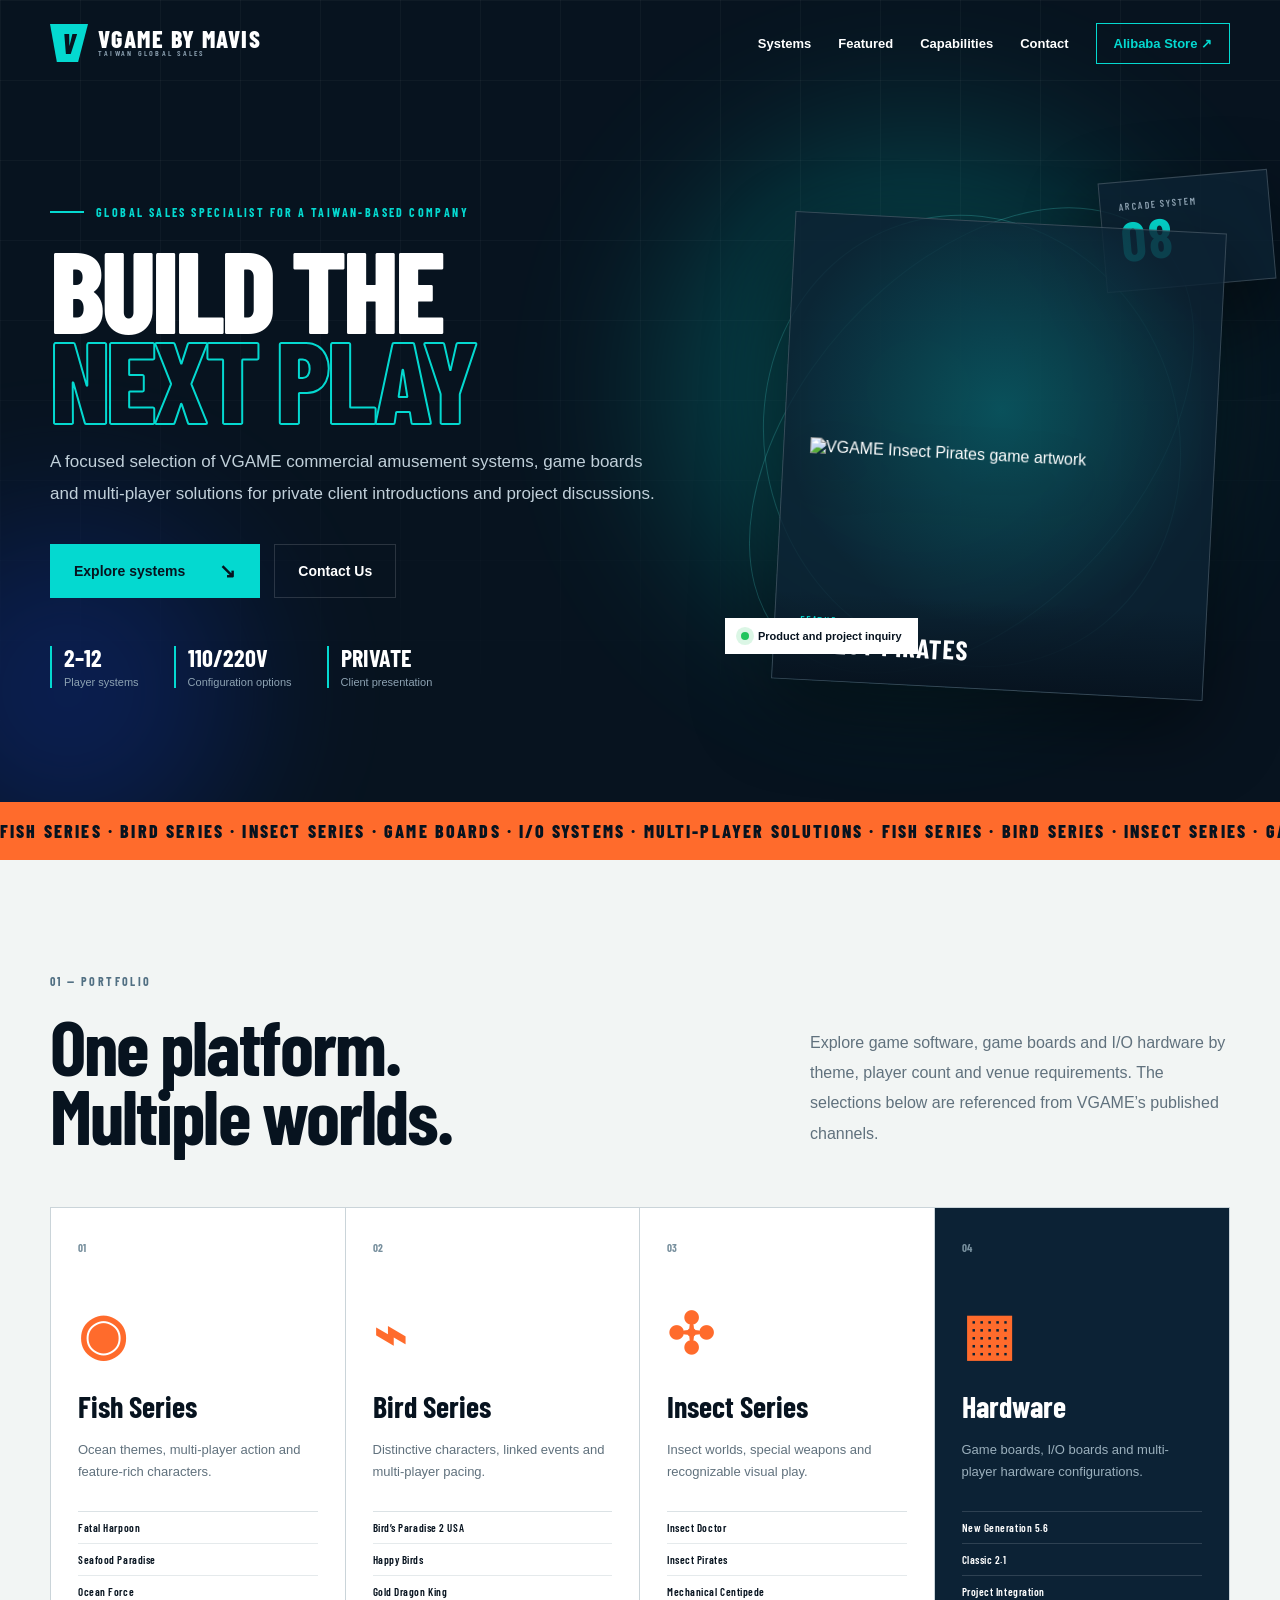
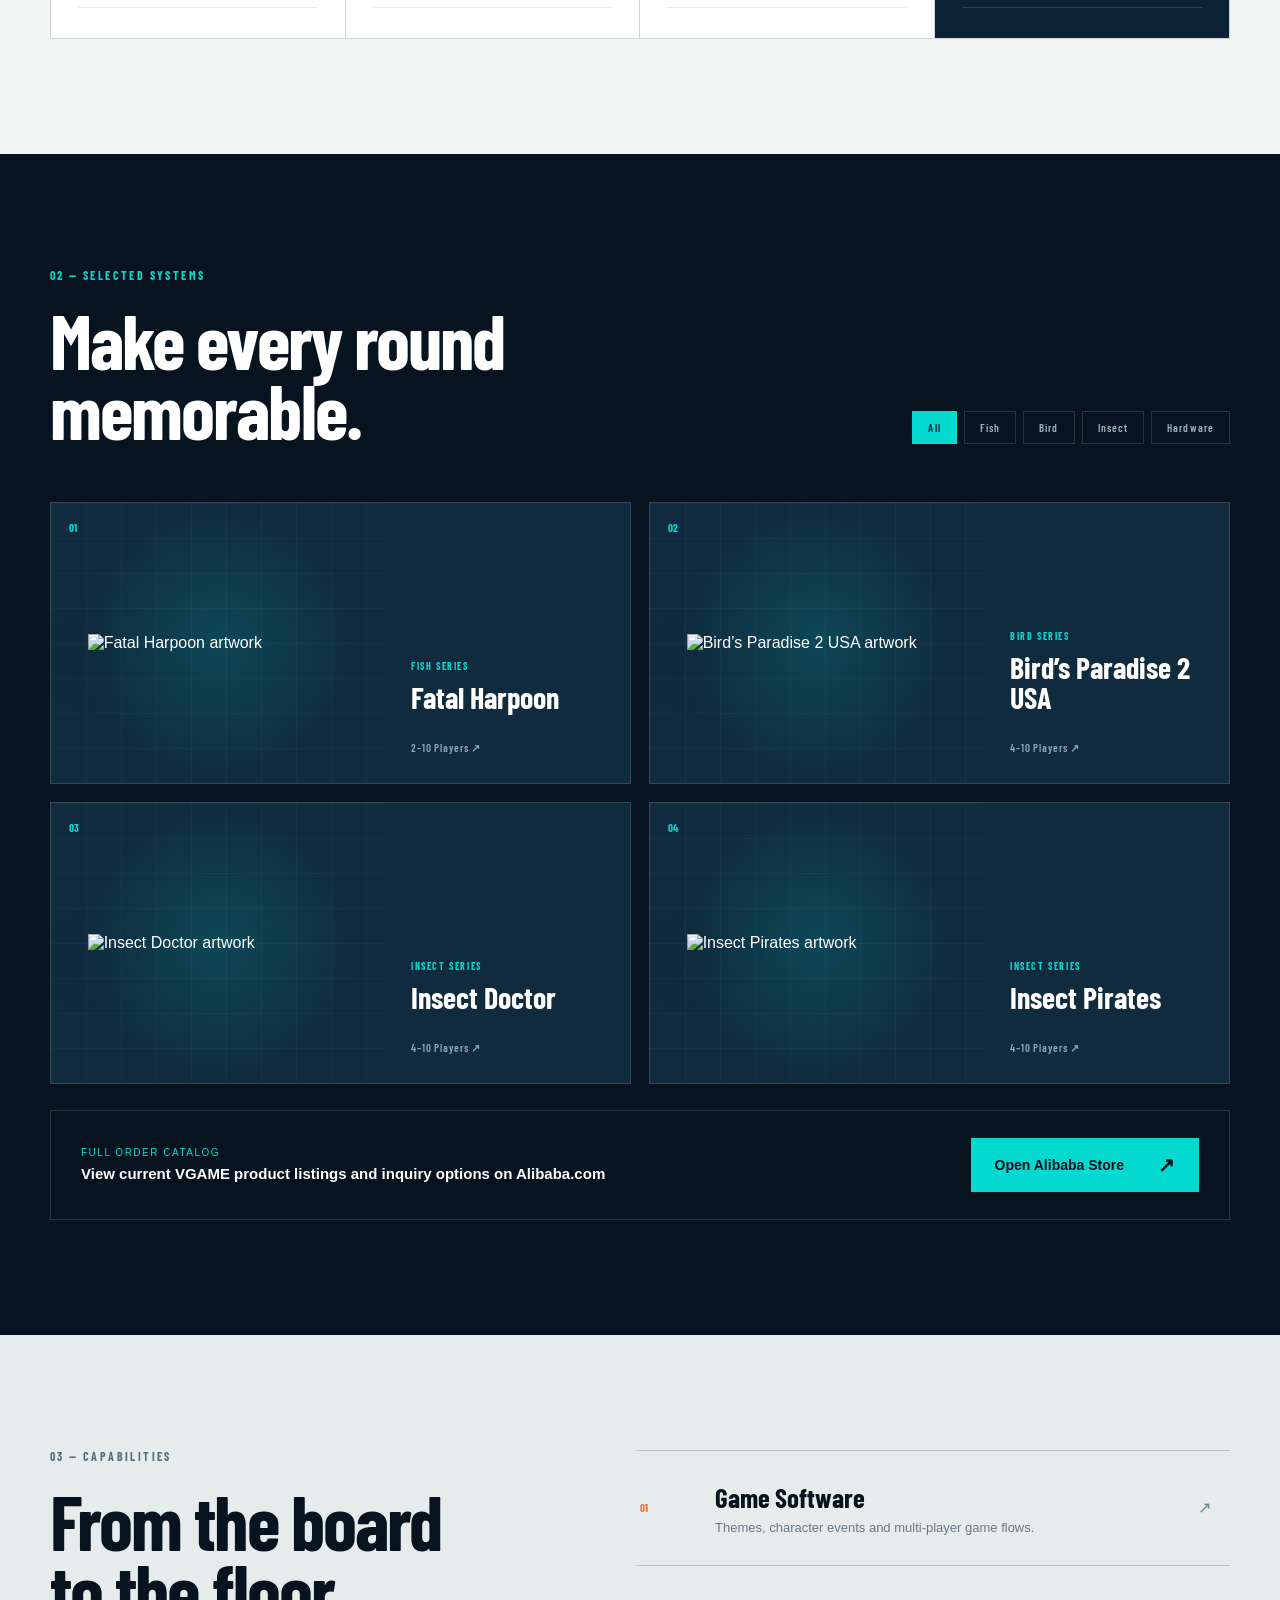
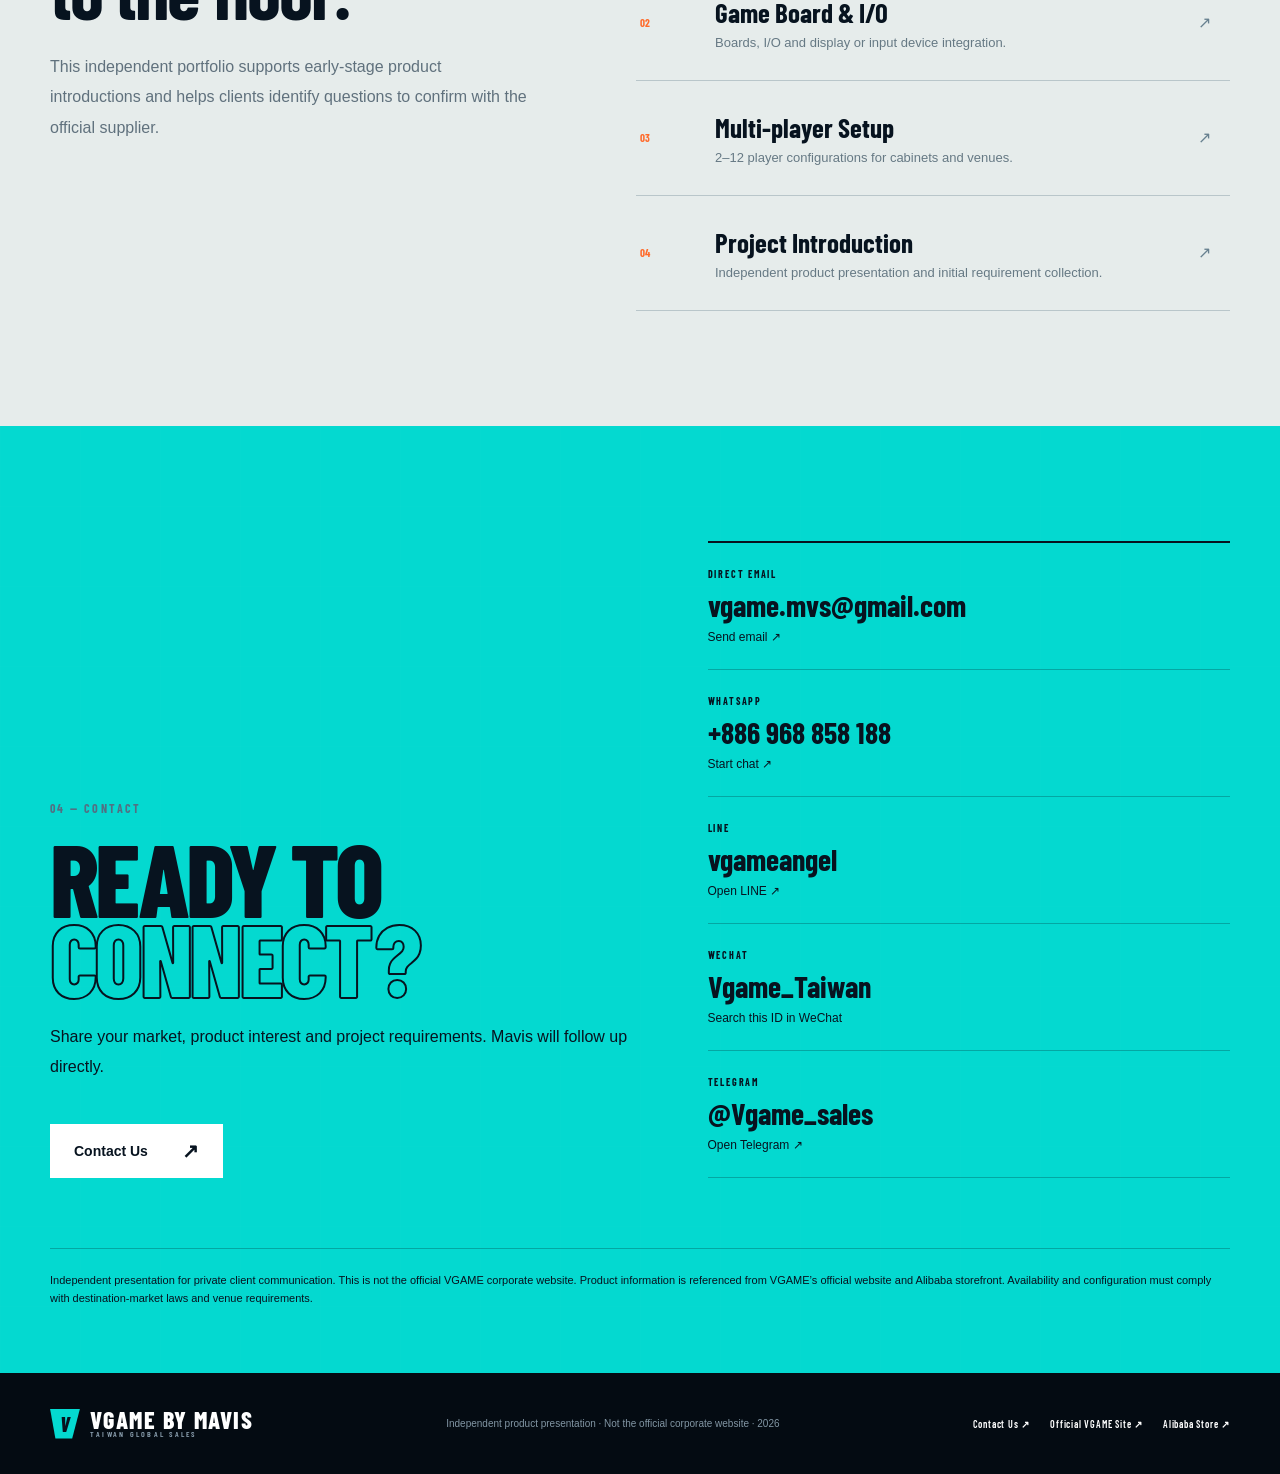
==== index.html @ 7e846342 "Publish VGAME Portfolio by Mavis website" ====
<!doctype html>
<html lang="en">
<head>
  <meta charset="utf-8">
  <meta name="viewport" content="width=device-width, initial-scale=1">
  <meta name="description" content="VGAME Portfolio by Mavis, a Taiwan-based global sales specialist for international product introductions and project inquiries.">
  <meta name="theme-color" content="#07131f">
  <meta property="og:type" content="website">
  <meta property="og:url" content="https://vgame-mavis.github.io/">
  <meta property="og:title" content="VGAME Portfolio by Mavis | Taiwan Global Sales">
  <meta property="og:description" content="Independent product presentation for international VGAME project inquiries and client communication.">
  <meta property="og:image" content="https://vgame-mavis.github.io/og.png">
  <meta name="twitter:card" content="summary_large_image">
  <meta name="twitter:title" content="VGAME Portfolio by Mavis | Taiwan Global Sales">
  <meta name="twitter:description" content="Independent product presentation for international VGAME project inquiries and client communication.">
  <meta name="twitter:image" content="https://vgame-mavis.github.io/og.png">
  <title>VGAME Portfolio by Mavis | Taiwan Global Sales</title>
  <link rel="preconnect" href="https://fonts.googleapis.com">
  <link rel="preconnect" href="https://fonts.gstatic.com" crossorigin>
  <link href="https://fonts.googleapis.com/css2?family=Barlow+Condensed:wght@500;600;700;800&family=Inter:wght@400;500;600;700&display=swap" rel="stylesheet">
  <link rel="stylesheet" href="styles.css">
</head>
<body>
  <a class="skip-link" href="#main">Skip to content</a>
  <header class="site-header" data-header>
    <div class="shell nav-wrap">
      <a class="brand" href="#top" aria-label="Mavis product portfolio home">
        <span class="brand-mark" aria-hidden="true">V</span>
        <span><strong data-site-name>VGAME BY MAVIS</strong><small>TAIWAN GLOBAL SALES</small></span>
      </a>
      <button class="menu-toggle" type="button" aria-label="Open menu" aria-expanded="false" data-menu-toggle><span></span><span></span></button>
      <nav class="nav" data-nav>
        <a href="#systems">Systems</a>
        <a href="#featured">Featured</a>
        <a href="#capabilities">Capabilities</a>
        <a href="contact.html">Contact</a>
        <a class="nav-cta" href="https://v-game.en.alibaba.com/" target="_blank" rel="noopener">Alibaba Store ↗</a>
      </nav>
    </div>
  </header>

  <main id="main">
    <section class="hero" id="top">
      <div class="hero-grid" aria-hidden="true"></div>
      <div class="glow glow-a" aria-hidden="true"></div><div class="glow glow-b" aria-hidden="true"></div>
      <div class="shell hero-layout">
        <div class="hero-copy reveal">
          <p class="eyebrow"><span></span><span id="site-role">GLOBAL SALES SPECIALIST FOR A TAIWAN-BASED COMPANY</span></p>
          <h1><span id="hero-title-line-1">BUILD THE</span><br><em id="hero-title-line-2">NEXT PLAY</em></h1>
          <p class="hero-lede" id="hero-intro">A focused selection of VGAME commercial amusement systems, game boards and multi-player solutions for private client introductions and project discussions.</p>
          <div class="hero-actions">
            <a class="btn btn-primary" href="#featured"><span>Explore systems</span><b>↘</b></a>
            <a class="btn btn-ghost" href="contact.html"><span>Contact Us</span></a>
          </div>
          <div class="hero-meta">
            <div><strong>2–12</strong><span>Player systems</span></div>
            <div><strong>110/220V</strong><span>Configuration options</span></div>
            <div><strong>PRIVATE</strong><span>Client presentation</span></div>
          </div>
        </div>
        <div class="hero-visual reveal delay-1">
          <div class="orbit orbit-1"></div><div class="orbit orbit-2"></div>
          <div class="hero-card card-back"><span>ARCADE SYSTEM</span><b>08</b></div>
          <div class="hero-card card-main">
            <img id="hero-image" src="https://www.vgamesystem.com/wp-content/uploads/Bird_Series/Fish-Game_Insect-Pirates_VGAME_500.png" alt="VGAME Insect Pirates game artwork">
            <div class="card-label"><span>FEATURED SYSTEM</span><strong id="hero-product">INSECT PIRATES</strong></div>
          </div>
          <div class="status-chip"><i></i><span>Product and project inquiry</span></div>
        </div>
      </div>
      <div class="hero-ticker" aria-label="Product categories"><div>FISH SERIES · BIRD SERIES · INSECT SERIES · GAME BOARDS · I/O SYSTEMS · MULTI-PLAYER SOLUTIONS · FISH SERIES · BIRD SERIES · INSECT SERIES · GAME BOARDS ·</div></div>
    </section>

    <section class="section systems" id="systems">
      <div class="shell">
        <div class="section-head reveal">
          <div><p class="section-no">01 — PORTFOLIO</p><h2>One platform.<br>Multiple worlds.</h2></div>
          <p>Explore game software, game boards and I/O hardware by theme, player count and venue requirements. The selections below are referenced from VGAME’s published channels.</p>
        </div>
        <div class="system-grid">
          <article class="system-card reveal"><span class="system-index">01</span><div class="system-icon">◉</div><h3>Fish Series</h3><p>Ocean themes, multi-player action and feature-rich characters.</p><ul><li>Fatal Harpoon</li><li>Seafood Paradise</li><li>Ocean Force</li></ul></article>
          <article class="system-card reveal delay-1"><span class="system-index">02</span><div class="system-icon">⌁</div><h3>Bird Series</h3><p>Distinctive characters, linked events and multi-player pacing.</p><ul><li>Bird’s Paradise 2 USA</li><li>Happy Birds</li><li>Gold Dragon King</li></ul></article>
          <article class="system-card reveal delay-2"><span class="system-index">03</span><div class="system-icon">✣</div><h3>Insect Series</h3><p>Insect worlds, special weapons and recognizable visual play.</p><ul><li>Insect Doctor</li><li>Insect Pirates</li><li>Mechanical Centipede</li></ul></article>
          <article class="system-card system-card-dark reveal delay-3"><span class="system-index">04</span><div class="system-icon">▦</div><h3>Hardware</h3><p>Game boards, I/O boards and multi-player hardware configurations.</p><ul><li>New Generation 5.6</li><li>Classic 2.1</li><li>Project Integration</li></ul></article>
        </div>
      </div>
    </section>

    <section class="section featured" id="featured">
      <div class="shell">
        <div class="section-head inverse reveal">
          <div><p class="section-no">02 — SELECTED SYSTEMS</p><h2>Make every round<br>memorable.</h2></div>
          <div class="filter-row" role="group" aria-label="Filter products"><button class="active" data-filter="all">All</button><button data-filter="fish">Fish</button><button data-filter="bird">Bird</button><button data-filter="insect">Insect</button><button data-filter="hardware">Hardware</button></div>
        </div>
        <div class="product-grid" id="product-grid" aria-live="polite"></div>
        <div class="catalog-cta reveal"><div><span>FULL ORDER CATALOG</span><strong>View current VGAME product listings and inquiry options on Alibaba.com</strong></div><a class="btn btn-primary" href="https://v-game.en.alibaba.com/" target="_blank" rel="noopener"><span>Open Alibaba Store</span><b>↗</b></a></div>
      </div>
    </section>

    <section class="section capabilities" id="capabilities">
      <div class="shell capabilities-layout">
        <div class="cap-title reveal"><p class="section-no">03 — CAPABILITIES</p><h2>From the board<br>to the floor.</h2><p>This independent portfolio supports early-stage product introductions and helps clients identify questions to confirm with the official supplier.</p></div>
        <div class="cap-list">
          <article class="reveal"><span>01</span><div><h3>Game Software</h3><p>Themes, character events and multi-player game flows.</p></div><i>↗</i></article>
          <article class="reveal"><span>02</span><div><h3>Game Board &amp; I/O</h3><p>Boards, I/O and display or input device integration.</p></div><i>↗</i></article>
          <article class="reveal"><span>03</span><div><h3>Multi-player Setup</h3><p>2–12 player configurations for cabinets and venues.</p></div><i>↗</i></article>
          <article class="reveal"><span>04</span><div><h3>Project Introduction</h3><p>Independent product presentation and initial requirement collection.</p></div><i>↗</i></article>
        </div>
      </div>
    </section>

    <section class="section contact" id="contact">
      <div class="contact-grid" aria-hidden="true"></div>
      <div class="shell contact-layout">
        <div class="contact-copy reveal"><p class="section-no">04 — CONTACT</p><h2>READY TO<br><em>CONNECT?</em></h2><p id="contact-intro">Share your market, product interest and project requirements. Mavis will follow up directly.</p><a class="btn btn-light" id="contact-action" href="contact.html"><span>Contact Us</span><b>↗</b></a></div>
        <div class="contact-cards reveal delay-1">
          <div><span>DIRECT EMAIL</span><strong id="contact-email">vgame.mvs@gmail.com</strong><a id="contact-email-link" href="mailto:vgame.mvs@gmail.com">Send email ↗</a></div>
          <div><span>WHATSAPP</span><strong id="contact-whatsapp">+886 968 858 188</strong><a id="contact-whatsapp-link" href="https://wa.me/886968858188" target="_blank" rel="noopener">Start chat ↗</a></div>
          <div><span>LINE</span><strong id="contact-line">vgameangel</strong><a id="contact-line-link" href="https://line.me/ti/p/~vgameangel" target="_blank" rel="noopener">Open LINE ↗</a></div>
          <div><span>WECHAT</span><strong id="contact-wechat">Vgame_Taiwan</strong><small>Search this ID in WeChat</small></div>
          <div><span>TELEGRAM</span><strong id="contact-telegram">@Vgame_sales</strong><a id="contact-telegram-link" href="https://t.me/Vgame_sales" target="_blank" rel="noopener">Open Telegram ↗</a></div>
        </div>
      </div>
      <div class="shell compliance-note" id="site-disclaimer">Independent presentation for private client communication. This is not the official VGAME corporate website. Product information is referenced from VGAME’s official website and Alibaba storefront. Availability and configuration must comply with destination-market laws and venue requirements.</div>
    </section>
  </main>

  <footer><div class="shell footer-wrap"><div class="brand brand-footer"><span class="brand-mark">V</span><span><strong data-site-name>VGAME BY MAVIS</strong><small>TAIWAN GLOBAL SALES</small></span></div><p>Independent product presentation · Not the official corporate website · 2026</p><div><a href="contact.html">Contact Us ↗</a><a href="https://www.vgame.com.tw/" target="_blank" rel="noopener">Official VGAME Site ↗</a><a href="https://v-game.en.alibaba.com/" target="_blank" rel="noopener">Alibaba Store ↗</a></div></div></footer>
  <script src="app.js"></script>
</body>
</html>
---- styles.css ----
:root{--ink:#07131f;--ink2:#0c2235;--cyan:#04d9d0;--cyan2:#59fff4;--orange:#ff6b2c;--paper:#f2f5f4;--muted:#8ea3b3;--line:rgba(255,255,255,.14);--display:'Barlow Condensed',sans-serif;--body:'Noto Sans TC',sans-serif}*{box-sizing:border-box}html{scroll-behavior:smooth}body{margin:0;background:var(--paper);color:var(--ink);font-family:var(--body);overflow-x:hidden}a{color:inherit;text-decoration:none}img{display:block;max-width:100%}button{font:inherit}.shell{width:min(1180px,calc(100% - 48px));margin:auto}.skip-link{position:fixed;left:12px;top:-50px;z-index:99;background:#fff;padding:10px}.skip-link:focus{top:12px}.site-header{position:fixed;z-index:20;top:0;left:0;right:0;color:#fff;border-bottom:1px solid transparent;transition:.25s}.site-header.scrolled{background:rgba(7,19,31,.92);backdrop-filter:blur(18px);border-color:var(--line)}.nav-wrap{height:86px;display:flex;align-items:center;justify-content:space-between}.brand{display:flex;align-items:center;gap:10px}.brand-mark{display:grid;place-items:center;width:38px;height:38px;background:var(--cyan);clip-path:polygon(0 0,100% 0,74% 100%,18% 100%);color:var(--ink);font:800 28px/1 var(--display);font-style:italic}.brand strong,.brand small{display:block}.brand strong{font:800 24px/20px var(--display);letter-spacing:.06em}.brand small{font:600 8px/1 var(--display);letter-spacing:.28em;color:var(--muted)}.nav{display:flex;align-items:center;gap:27px;font:600 13px/1 var(--body)}.nav a{transition:.2s}.nav>a:not(.nav-cta):hover{color:var(--cyan)}.nav-cta{padding:13px 17px;border:1px solid var(--cyan);color:var(--cyan)}.nav-cta:hover{background:var(--cyan);color:var(--ink)}.lang-toggle{border:0;background:none;color:#fff;cursor:pointer;border-left:1px solid var(--line);padding-left:24px}.menu-toggle{display:none;background:none;border:0;color:#fff;width:44px;height:44px}.menu-toggle span{display:block;width:24px;height:2px;background:currentColor;margin:6px auto}.hero{position:relative;min-height:860px;padding-top:86px;background:var(--ink);color:#fff;overflow:hidden}.hero-grid,.contact-grid{position:absolute;inset:0;background-image:linear-gradient(rgba(255,255,255,.035) 1px,transparent 1px),linear-gradient(90deg,rgba(255,255,255,.035) 1px,transparent 1px);background-size:80px 80px;mask-image:linear-gradient(to bottom,#000 20%,transparent 90%)}.glow{position:absolute;border-radius:50%;filter:blur(80px);opacity:.22}.glow-a{width:520px;height:520px;background:var(--cyan);right:8%;top:15%}.glow-b{width:340px;height:340px;background:#1848ff;left:-8%;bottom:0}.hero-layout{position:relative;display:grid;grid-template-columns:1.08fr .92fr;gap:56px;align-items:center;min-height:710px}.eyebrow,.section-no{font:700 12px/1 var(--display);letter-spacing:.2em}.eyebrow{display:flex;align-items:center;gap:12px;color:var(--cyan)}.eyebrow>span:first-child{width:34px;height:2px;background:var(--cyan)}.hero h1,.contact h2{margin:26px 0 22px;font:800 clamp(72px,9vw,128px)/.78 var(--display);letter-spacing:-.035em}.hero h1 em,.contact h2 em{color:transparent;-webkit-text-stroke:2px var(--cyan);font-style:normal}.hero-lede{max-width:620px;color:#c1d0da;font-size:17px;line-height:1.9}.hero-actions{display:flex;gap:14px;margin:34px 0 48px}.btn{display:inline-flex;min-height:54px;align-items:center;justify-content:center;gap:34px;padding:0 23px;font-weight:700;font-size:14px;border:1px solid var(--line);transition:.22s}.btn b{font-size:20px}.btn-primary{background:var(--cyan);color:var(--ink);border-color:var(--cyan)}.btn-primary:hover{background:var(--cyan2);transform:translateY(-2px)}.btn-ghost:hover{border-color:var(--cyan);color:var(--cyan)}.hero-meta{display:flex;gap:35px}.hero-meta>div{border-left:2px solid var(--cyan);padding-left:12px}.hero-meta strong,.hero-meta span{display:block}.hero-meta strong{font:700 24px/1 var(--display)}.hero-meta span{margin-top:6px;color:var(--muted);font-size:11px}.hero-visual{position:relative;height:570px}.orbit{position:absolute;inset:10%;border:1px solid rgba(89,255,244,.23);border-radius:50%;transform:rotate(-18deg)}.orbit-2{inset:2% 17%;transform:rotate(42deg)}.hero-card{position:absolute;border:1px solid rgba(255,255,255,.18);background:rgba(13,34,51,.83);box-shadow:0 30px 80px rgba(0,0,0,.45)}.card-main{inset:66px 15px 36px 70px;transform:rotate(3deg);display:flex;align-items:center;justify-content:center;overflow:hidden}.card-main:before{content:'';position:absolute;inset:0;background:radial-gradient(circle at 50% 40%,rgba(4,217,208,.24),transparent 62%)}.card-main img{position:relative;width:88%;max-height:340px;object-fit:contain;filter:drop-shadow(0 22px 28px rgba(0,0,0,.5))}.card-label{position:absolute;left:0;right:0;bottom:0;padding:22px 25px;background:linear-gradient(transparent,rgba(7,19,31,.96))}.card-label span,.card-label strong{display:block}.card-label span{color:var(--cyan);font:600 10px var(--display);letter-spacing:.18em}.card-label strong{font:700 27px var(--display);letter-spacing:.04em}.card-back{right:-42px;top:20px;width:170px;height:110px;padding:18px;color:var(--muted);font:600 10px var(--display);letter-spacing:.15em;transform:rotate(-5deg)}.card-back b{display:block;color:var(--cyan);font:700 55px/1 var(--display)}.status-chip{position:absolute;left:12px;bottom:72px;display:flex;align-items:center;gap:9px;padding:12px 16px;background:#fff;color:var(--ink);font-size:11px;font-weight:700}.status-chip i{width:8px;height:8px;border-radius:50%;background:#21c55d;box-shadow:0 0 0 5px rgba(33,197,93,.16)}.hero-ticker{position:absolute;bottom:0;width:100%;height:58px;background:var(--orange);color:var(--ink);overflow:hidden;display:flex;align-items:center;font:800 18px var(--display);letter-spacing:.12em;white-space:nowrap}.hero-ticker div{animation:ticker 35s linear infinite}@keyframes ticker{to{transform:translateX(-50%)}}.section{padding:115px 0}.section-head{display:grid;grid-template-columns:1fr 420px;align-items:end;gap:50px;margin-bottom:58px}.section-no{color:#527083;margin:0 0 24px}.section-head h2,.cap-title h2{font:700 clamp(50px,6vw,78px)/.9 var(--display);margin:0;letter-spacing:-.025em}.section-head>p,.cap-title>p:last-child{color:#60717d;line-height:1.9;margin:0}.system-grid{display:grid;grid-template-columns:repeat(4,1fr);border:1px solid #cad4d9}.system-card{position:relative;min-height:390px;padding:30px 27px;border-right:1px solid #cad4d9;background:#fff;transition:.25s}.system-card:last-child{border:0}.system-card:hover{transform:translateY(-8px);box-shadow:0 26px 55px rgba(7,19,31,.12);z-index:2}.system-index{font:700 11px var(--display);color:#78909e}.system-icon{margin:48px 0 28px;color:var(--orange);font:700 56px/1 var(--display)}.system-card h3{margin:0 0 15px;font:700 30px var(--display)}.system-card p{color:#60717d;font-size:13px;line-height:1.7}.system-card ul{list-style:none;margin:28px 0 0;padding:0;border-top:1px solid #dbe2e5}.system-card li{padding:9px 0;border-bottom:1px solid #e5eaec;font:600 11px var(--display);letter-spacing:.05em}.system-card-dark{background:var(--ink2);color:#fff}.system-card-dark p{color:#9bb0bd}.system-card-dark ul{border-color:var(--line)}.system-card-dark li{border-color:var(--line)}.featured{background:var(--ink);color:#fff}.section-head.inverse .section-no{color:var(--cyan)}.section-head.inverse>p{color:#9bb0bd}.filter-row{display:flex;flex-wrap:wrap;gap:7px;justify-content:flex-end}.filter-row button{border:1px solid var(--line);background:transparent;color:#9bb0bd;padding:9px 15px;cursor:pointer;font:600 11px var(--display);letter-spacing:.1em}.filter-row button.active,.filter-row button:hover{background:var(--cyan);border-color:var(--cyan);color:var(--ink)}.product-grid{display:grid;grid-template-columns:repeat(2,1fr);gap:18px}.product-card{background:#102a3e;border:1px solid var(--line);transition:.25s}.product-card[hidden]{display:none}.product-card:hover{transform:translateY(-5px);border-color:rgba(4,217,208,.65)}.product-card a{display:grid;grid-template-columns:1.15fr .85fr;min-height:280px}.product-media{position:relative;display:grid;place-items:center;overflow:hidden;background:radial-gradient(circle at center,rgba(4,217,208,.18),transparent 65%)}.product-media:before{content:'';position:absolute;inset:0;background-image:linear-gradient(rgba(255,255,255,.03) 1px,transparent 1px),linear-gradient(90deg,rgba(255,255,255,.03) 1px,transparent 1px);background-size:35px 35px}.product-media img{position:relative;width:78%;max-height:195px;object-fit:contain;filter:drop-shadow(0 20px 25px rgba(0,0,0,.45));transition:.3s}.product-card:hover img{transform:scale(1.06)}.product-media span{position:absolute;top:18px;left:18px;color:var(--cyan);font:700 11px var(--display)}.product-info{align-self:end;padding:27px}.product-info p{color:var(--cyan);font:700 10px var(--display);letter-spacing:.16em}.product-info h3{font:700 30px/1 var(--display);margin:10px 0 26px}.product-info b{color:#91a5b2;font:600 11px var(--display);letter-spacing:.08em}.catalog-cta{display:flex;align-items:center;justify-content:space-between;margin-top:26px;padding:27px 30px;border:1px solid var(--line)}.catalog-cta span,.catalog-cta strong{display:block}.catalog-cta>div>span{color:var(--cyan);font-size:10px;letter-spacing:.15em}.catalog-cta strong{margin-top:7px;font-size:15px}.capabilities{background:#e6eceb}.capabilities-layout{display:grid;grid-template-columns:.9fr 1.1fr;gap:100px}.cap-title{position:sticky;top:130px;align-self:start}.cap-title h2{margin-bottom:28px}.cap-list{border-top:1px solid #b9c6ca}.cap-list article{display:grid;grid-template-columns:60px 1fr 28px;gap:15px;align-items:center;padding:30px 4px;border-bottom:1px solid #b9c6ca;transition:.2s}.cap-list article:hover{padding-left:15px;background:rgba(255,255,255,.4)}.cap-list span{color:var(--orange);font:700 11px var(--display)}.cap-list h3{font:700 27px var(--display);margin:0}.cap-list p{margin:7px 0 0;color:#667984;font-size:13px}.cap-list i{font-style:normal;color:#67808f}.contact{position:relative;background:var(--cyan);overflow:hidden;padding-bottom:65px}.contact-grid{opacity:.25;mask-image:none}.contact-layout{position:relative;display:grid;grid-template-columns:1.05fr .95fr;gap:80px;align-items:end}.contact h2{font-size:clamp(68px,8vw,110px);margin:24px 0}.contact h2 em{-webkit-text-stroke-color:var(--ink)}.contact-copy>p:last-of-type{max-width:580px;line-height:1.9}.btn-light{background:#fff;border-color:#fff;margin-top:25px}.contact-cards{border-top:2px solid var(--ink)}.contact-cards>div{padding:25px 0;border-bottom:1px solid rgba(7,19,31,.25)}.contact-cards span,.contact-cards strong,.contact-cards a,.contact-cards small{display:block}.contact-cards span{font:700 10px var(--display);letter-spacing:.18em}.contact-cards strong{font:700 30px var(--display);margin:7px 0}.contact-cards a,.contact-cards small{font-size:12px}.compliance-note{position:relative;margin-top:70px;padding-top:22px;border-top:1px solid rgba(7,19,31,.25);font-size:11px;line-height:1.7}footer{background:#040b12;color:#fff;padding:35px 0}.footer-wrap{display:flex;align-items:center;justify-content:space-between}.brand-footer .brand-mark{width:30px;height:30px;font-size:20px}.brand-footer .brand strong{font-size:20px}.footer-wrap p{font-size:10px;color:#8296a4}.footer-wrap>div:last-child{display:flex;gap:20px;font:600 10px var(--display);letter-spacing:.08em}.reveal{opacity:0;transform:translateY(24px);transition:opacity .7s ease,transform .7s ease}.reveal.visible{opacity:1;transform:none}.delay-1{transition-delay:.08s}.delay-2{transition-delay:.16s}.delay-3{transition-delay:.24s}@media(max-width:980px){.nav{position:fixed;inset:86px 0 auto;background:var(--ink);padding:28px 24px;display:none;flex-direction:column;align-items:stretch}.nav.open{display:flex}.menu-toggle{display:block}.hero-layout{grid-template-columns:1fr;min-height:auto;padding:80px 0 100px}.hero-visual{height:500px}.section-head{grid-template-columns:1fr}.system-grid{grid-template-columns:repeat(2,1fr)}.system-card:nth-child(2){border-right:0}.system-card{border-bottom:1px solid #cad4d9}.product-card a{grid-template-columns:1fr}.product-media{min-height:240px}.capabilities-layout,.contact-layout{grid-template-columns:1fr;gap:60px}.cap-title{position:static}.contact-cards{max-width:620px}.footer-wrap{gap:24px;flex-wrap:wrap}}@media(max-width:640px){.shell{width:min(100% - 28px,1180px)}.nav-wrap{height:72px}.nav{top:72px}.hero{padding-top:72px;min-height:780px}.hero-layout{padding-top:60px;gap:20px}.hero h1{font-size:68px}.hero-lede{font-size:14px}.hero-actions{flex-direction:column;align-items:stretch}.hero-meta{gap:14px;flex-wrap:wrap}.hero-meta>div{flex:1;min-width:95px}.hero-visual{height:390px}.card-main{inset:40px 5px 28px 35px}.card-back{right:-15px}.status-chip{bottom:48px}.section{padding:80px 0}.section-head{margin-bottom:38px}.section-head h2,.cap-title h2{font-size:52px}.system-grid,.product-grid{grid-template-columns:1fr}.system-card{min-height:330px;border-right:0}.product-card a{min-height:0}.catalog-cta{align-items:flex-start;flex-direction:column;gap:20px}.filter-row{justify-content:flex-start}.contact h2{font-size:66px}.contact-cards strong{font-size:25px}.footer-wrap{flex-direction:column;align-items:flex-start}.footer-wrap>div:last-child{flex-wrap:wrap}.hero-ticker{height:48px}.product-info h3{font-size:27px}}
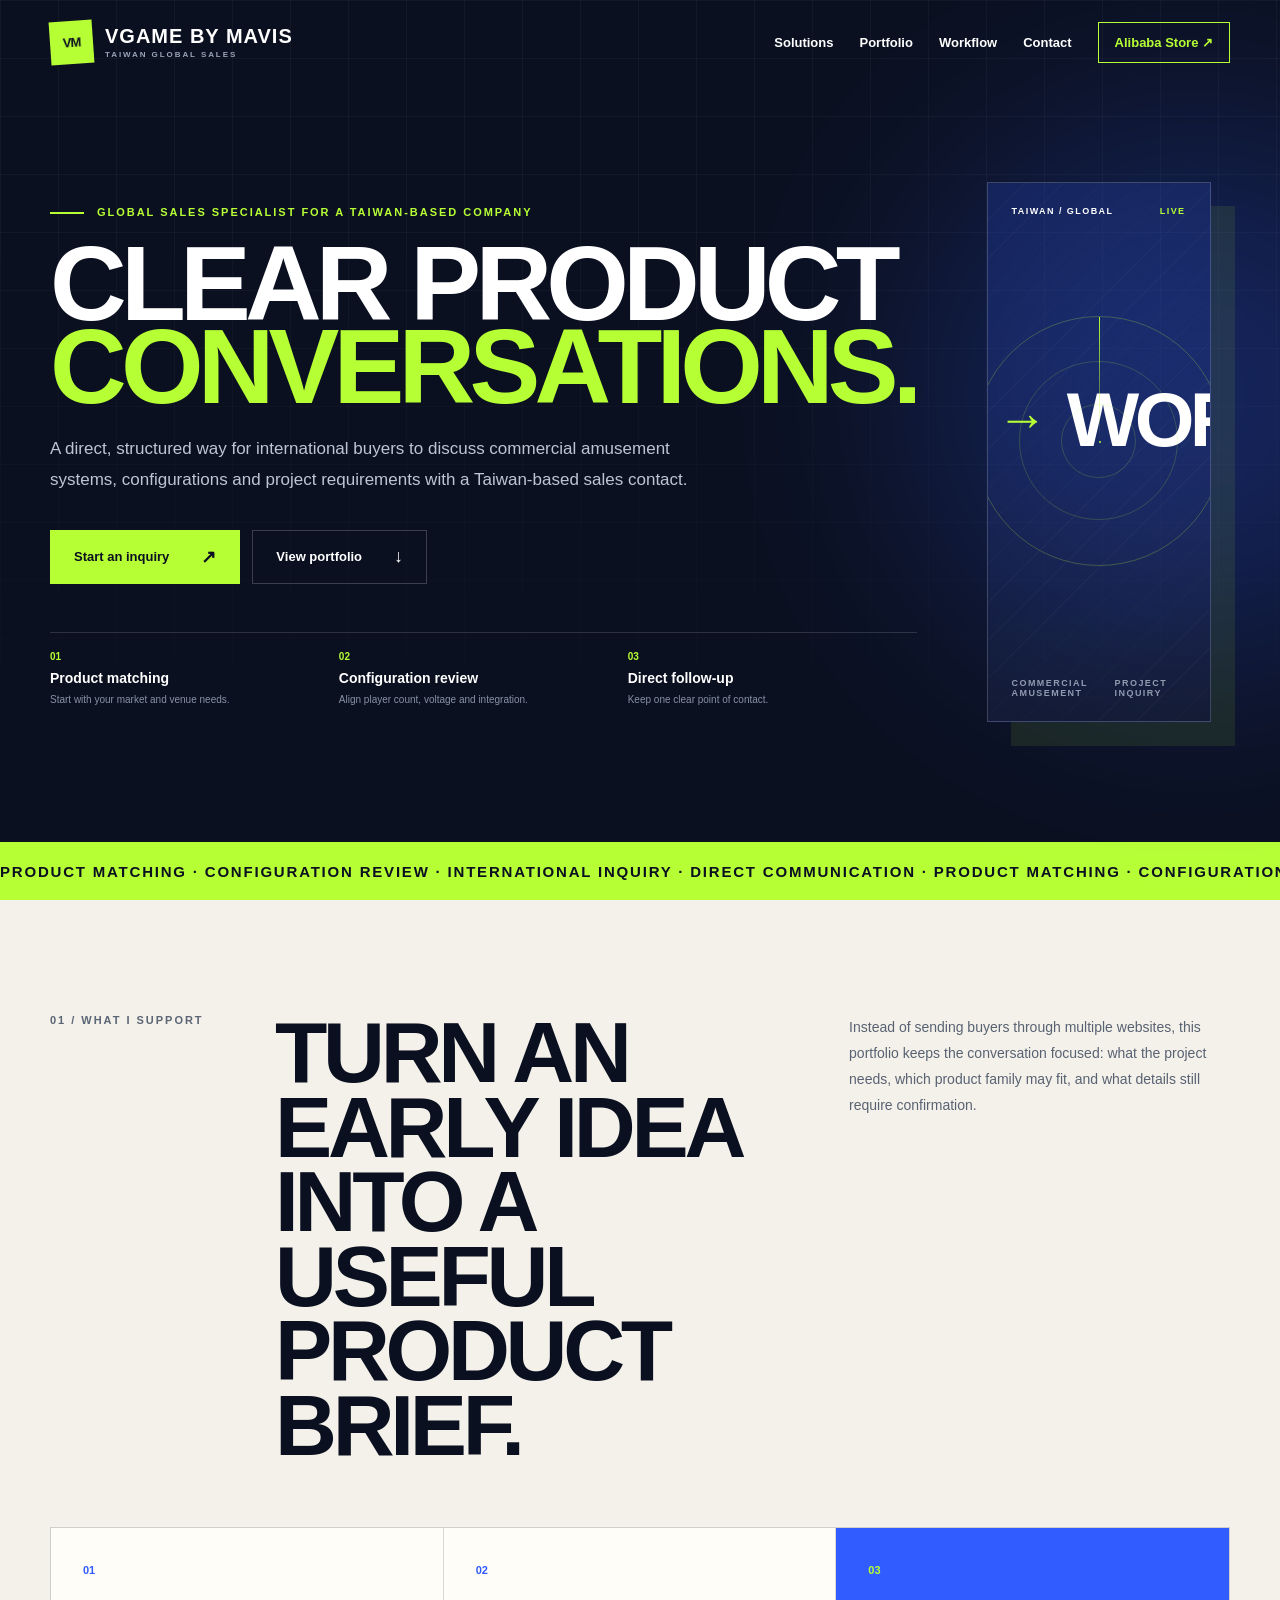
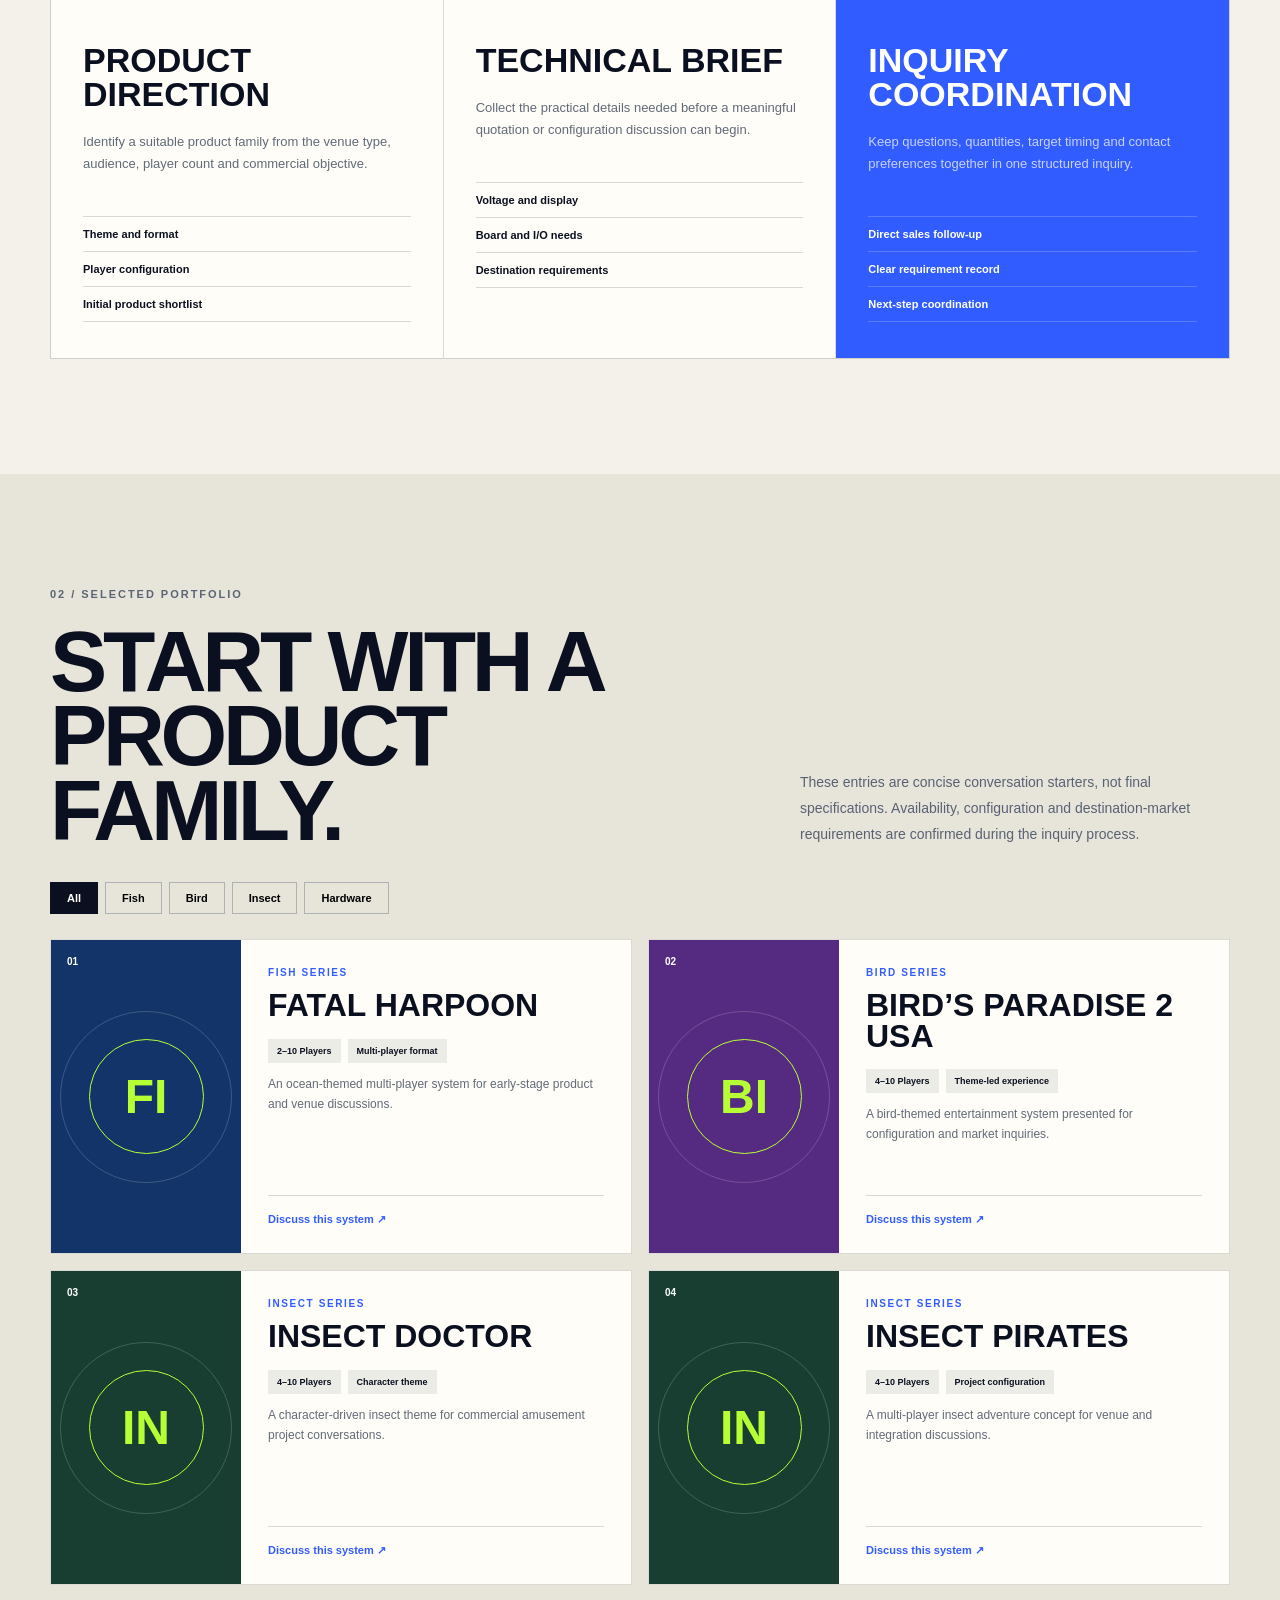
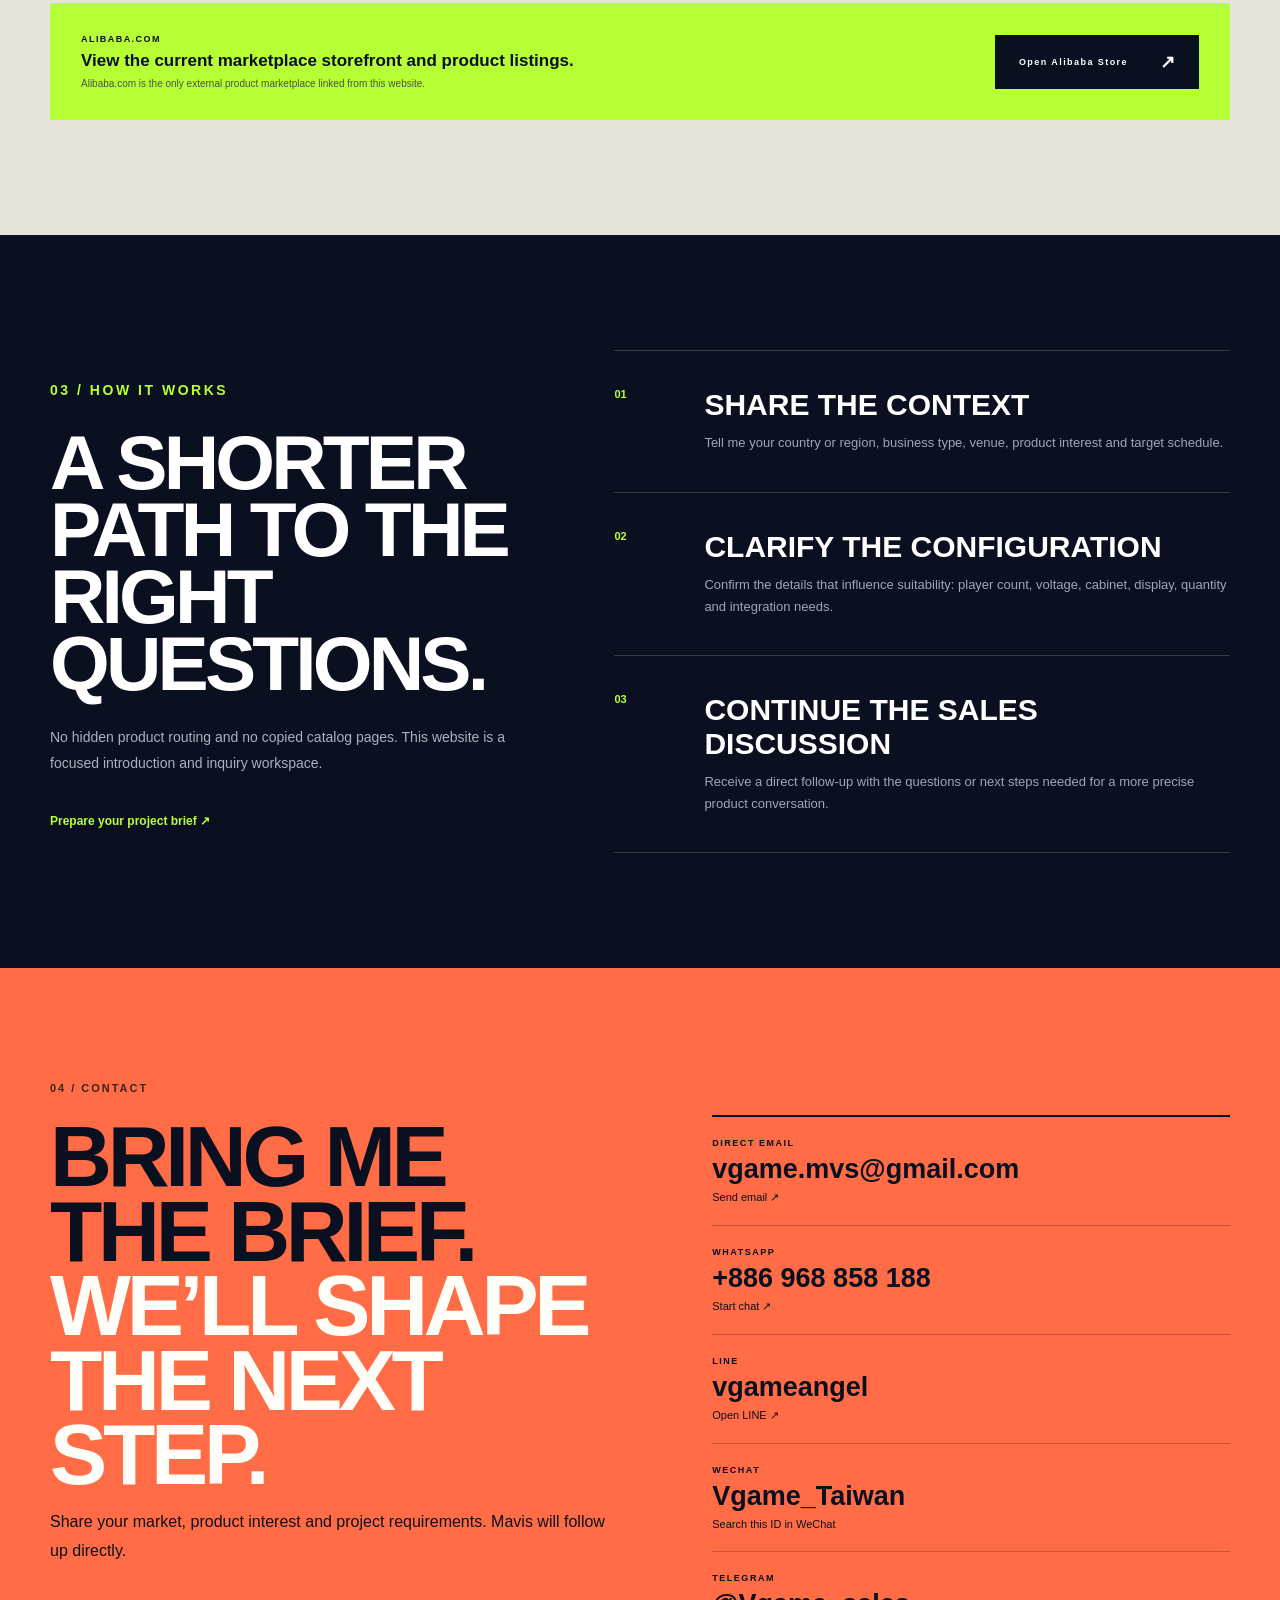
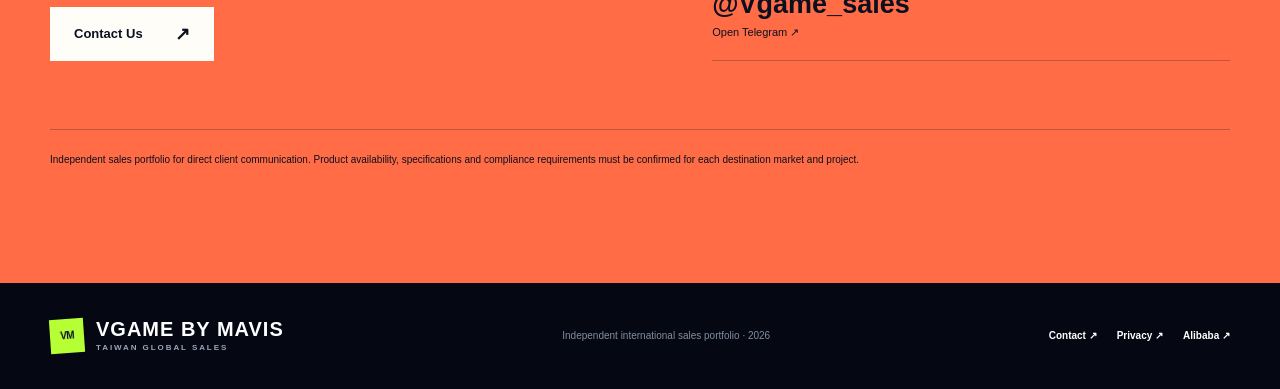
==== commit 959bdad0: "Redesign independent sales portfolio and remove external VGAME links" ====
--- a/index.html
+++ b/index.html
@@ -3,37 +3,28 @@
 <head>
   <meta charset="utf-8">
   <meta name="viewport" content="width=device-width, initial-scale=1">
-  <meta name="description" content="VGAME Portfolio by Mavis, a Taiwan-based global sales specialist for international product introductions and project inquiries.">
-  <meta name="theme-color" content="#07131f">
+  <meta name="description" content="VGAME Portfolio by Mavis — independent international sales support for commercial amusement systems, product matching and project inquiries from Taiwan.">
+  <meta name="theme-color" content="#0b1020">
   <meta property="og:type" content="website">
   <meta property="og:url" content="https://vgame-mavis.github.io/">
   <meta property="og:title" content="VGAME Portfolio by Mavis | Taiwan Global Sales">
-  <meta property="og:description" content="Independent product presentation for international VGAME project inquiries and client communication.">
+  <meta property="og:description" content="Clear product conversations and structured project inquiries for international commercial amusement buyers.">
   <meta property="og:image" content="https://vgame-mavis.github.io/og.png">
   <meta name="twitter:card" content="summary_large_image">
   <meta name="twitter:title" content="VGAME Portfolio by Mavis | Taiwan Global Sales">
-  <meta name="twitter:description" content="Independent product presentation for international VGAME project inquiries and client communication.">
+  <meta name="twitter:description" content="Clear product conversations and structured project inquiries for international commercial amusement buyers.">
   <meta name="twitter:image" content="https://vgame-mavis.github.io/og.png">
   <title>VGAME Portfolio by Mavis | Taiwan Global Sales</title>
-  <link rel="preconnect" href="https://fonts.googleapis.com">
-  <link rel="preconnect" href="https://fonts.gstatic.com" crossorigin>
-  <link href="https://fonts.googleapis.com/css2?family=Barlow+Condensed:wght@500;600;700;800&family=Inter:wght@400;500;600;700&display=swap" rel="stylesheet">
   <link rel="stylesheet" href="styles.css">
 </head>
 <body>
   <a class="skip-link" href="#main">Skip to content</a>
   <header class="site-header" data-header>
     <div class="shell nav-wrap">
-      <a class="brand" href="#top" aria-label="Mavis product portfolio home">
-        <span class="brand-mark" aria-hidden="true">V</span>
-        <span><strong data-site-name>VGAME BY MAVIS</strong><small>TAIWAN GLOBAL SALES</small></span>
-      </a>
+      <a class="brand" href="#top" aria-label="VGAME by Mavis home"><span class="brand-mark" aria-hidden="true">VM</span><span><strong data-site-name>VGAME BY MAVIS</strong><small>TAIWAN GLOBAL SALES</small></span></a>
       <button class="menu-toggle" type="button" aria-label="Open menu" aria-expanded="false" data-menu-toggle><span></span><span></span></button>
       <nav class="nav" data-nav>
-        <a href="#systems">Systems</a>
-        <a href="#featured">Featured</a>
-        <a href="#capabilities">Capabilities</a>
-        <a href="contact.html">Contact</a>
+        <a href="#solutions">Solutions</a><a href="#portfolio">Portfolio</a><a href="#workflow">Workflow</a><a href="contact.html">Contact</a>
         <a class="nav-cta" href="https://v-game.en.alibaba.com/" target="_blank" rel="noopener">Alibaba Store ↗</a>
       </nav>
     </div>
@@ -42,77 +33,62 @@
   <main id="main">
     <section class="hero" id="top">
       <div class="hero-grid" aria-hidden="true"></div>
-      <div class="glow glow-a" aria-hidden="true"></div><div class="glow glow-b" aria-hidden="true"></div>
       <div class="shell hero-layout">
         <div class="hero-copy reveal">
           <p class="eyebrow"><span></span><span id="site-role">GLOBAL SALES SPECIALIST FOR A TAIWAN-BASED COMPANY</span></p>
-          <h1><span id="hero-title-line-1">BUILD THE</span><br><em id="hero-title-line-2">NEXT PLAY</em></h1>
-          <p class="hero-lede" id="hero-intro">A focused selection of VGAME commercial amusement systems, game boards and multi-player solutions for private client introductions and project discussions.</p>
-          <div class="hero-actions">
-            <a class="btn btn-primary" href="#featured"><span>Explore systems</span><b>↘</b></a>
-            <a class="btn btn-ghost" href="contact.html"><span>Contact Us</span></a>
-          </div>
-          <div class="hero-meta">
-            <div><strong>2–12</strong><span>Player systems</span></div>
-            <div><strong>110/220V</strong><span>Configuration options</span></div>
-            <div><strong>PRIVATE</strong><span>Client presentation</span></div>
+          <h1><span id="hero-title-line-1">CLEAR PRODUCT</span><br><em id="hero-title-line-2">CONVERSATIONS.</em></h1>
+          <p class="hero-lede" id="hero-intro">A direct, structured way for international buyers to discuss commercial amusement systems, configurations and project requirements with a Taiwan-based sales contact.</p>
+          <div class="hero-actions"><a class="btn btn-primary" href="contact.html"><span>Start an inquiry</span><b>↗</b></a><a class="btn btn-ghost" href="#portfolio"><span>View portfolio</span><b>↓</b></a></div>
+          <div class="hero-facts" aria-label="Service highlights">
+            <div><span>01</span><strong>Product matching</strong><small>Start with your market and venue needs.</small></div>
+            <div><span>02</span><strong>Configuration review</strong><small>Align player count, voltage and integration.</small></div>
+            <div><span>03</span><strong>Direct follow-up</strong><small>Keep one clear point of contact.</small></div>
           </div>
         </div>
-        <div class="hero-visual reveal delay-1">
-          <div class="orbit orbit-1"></div><div class="orbit orbit-2"></div>
-          <div class="hero-card card-back"><span>ARCADE SYSTEM</span><b>08</b></div>
-          <div class="hero-card card-main">
-            <img id="hero-image" src="https://www.vgamesystem.com/wp-content/uploads/Bird_Series/Fish-Game_Insect-Pirates_VGAME_500.png" alt="VGAME Insect Pirates game artwork">
-            <div class="card-label"><span>FEATURED SYSTEM</span><strong id="hero-product">INSECT PIRATES</strong></div>
-          </div>
-          <div class="status-chip"><i></i><span>Product and project inquiry</span></div>
+        <div class="signal-panel reveal delay-1" aria-label="Taiwan to global sales visual">
+          <div class="signal-top"><span>TAIWAN / GLOBAL</span><i>LIVE</i></div>
+          <div class="signal-core"><span>TW</span><b>→</b><span>WORLD</span></div>
+          <div class="signal-radar"><i></i><i></i><i></i><b></b></div>
+          <div class="signal-bottom"><span>COMMERCIAL AMUSEMENT</span><span>PROJECT INQUIRY</span></div>
         </div>
       </div>
-      <div class="hero-ticker" aria-label="Product categories"><div>FISH SERIES · BIRD SERIES · INSECT SERIES · GAME BOARDS · I/O SYSTEMS · MULTI-PLAYER SOLUTIONS · FISH SERIES · BIRD SERIES · INSECT SERIES · GAME BOARDS ·</div></div>
+      <div class="hero-band" aria-hidden="true"><div>PRODUCT MATCHING · CONFIGURATION REVIEW · INTERNATIONAL INQUIRY · DIRECT COMMUNICATION · PRODUCT MATCHING · CONFIGURATION REVIEW · INTERNATIONAL INQUIRY · DIRECT COMMUNICATION ·</div></div>
     </section>
 
-    <section class="section systems" id="systems">
+    <section class="section intro" id="solutions">
       <div class="shell">
-        <div class="section-head reveal">
-          <div><p class="section-no">01 — PORTFOLIO</p><h2>One platform.<br>Multiple worlds.</h2></div>
-          <p>Explore game software, game boards and I/O hardware by theme, player count and venue requirements. The selections below are referenced from VGAME’s published channels.</p>
-        </div>
-        <div class="system-grid">
-          <article class="system-card reveal"><span class="system-index">01</span><div class="system-icon">◉</div><h3>Fish Series</h3><p>Ocean themes, multi-player action and feature-rich characters.</p><ul><li>Fatal Harpoon</li><li>Seafood Paradise</li><li>Ocean Force</li></ul></article>
-          <article class="system-card reveal delay-1"><span class="system-index">02</span><div class="system-icon">⌁</div><h3>Bird Series</h3><p>Distinctive characters, linked events and multi-player pacing.</p><ul><li>Bird’s Paradise 2 USA</li><li>Happy Birds</li><li>Gold Dragon King</li></ul></article>
-          <article class="system-card reveal delay-2"><span class="system-index">03</span><div class="system-icon">✣</div><h3>Insect Series</h3><p>Insect worlds, special weapons and recognizable visual play.</p><ul><li>Insect Doctor</li><li>Insect Pirates</li><li>Mechanical Centipede</li></ul></article>
-          <article class="system-card system-card-dark reveal delay-3"><span class="system-index">04</span><div class="system-icon">▦</div><h3>Hardware</h3><p>Game boards, I/O boards and multi-player hardware configurations.</p><ul><li>New Generation 5.6</li><li>Classic 2.1</li><li>Project Integration</li></ul></article>
+        <div class="intro-grid reveal"><p class="section-no">01 / WHAT I SUPPORT</p><h2>Turn an early idea into a useful product brief.</h2><p>Instead of sending buyers through multiple websites, this portfolio keeps the conversation focused: what the project needs, which product family may fit, and what details still require confirmation.</p></div>
+        <div class="service-grid">
+          <article class="service-card reveal"><span>01</span><h3>Product Direction</h3><p>Identify a suitable product family from the venue type, audience, player count and commercial objective.</p><ul><li>Theme and format</li><li>Player configuration</li><li>Initial product shortlist</li></ul></article>
+          <article class="service-card reveal delay-1"><span>02</span><h3>Technical Brief</h3><p>Collect the practical details needed before a meaningful quotation or configuration discussion can begin.</p><ul><li>Voltage and display</li><li>Board and I/O needs</li><li>Destination requirements</li></ul></article>
+          <article class="service-card accent-card reveal delay-2"><span>03</span><h3>Inquiry Coordination</h3><p>Keep questions, quantities, target timing and contact preferences together in one structured inquiry.</p><ul><li>Direct sales follow-up</li><li>Clear requirement record</li><li>Next-step coordination</li></ul></article>
         </div>
       </div>
     </section>
 
-    <section class="section featured" id="featured">
+    <section class="section portfolio" id="portfolio">
       <div class="shell">
-        <div class="section-head inverse reveal">
-          <div><p class="section-no">02 — SELECTED SYSTEMS</p><h2>Make every round<br>memorable.</h2></div>
-          <div class="filter-row" role="group" aria-label="Filter products"><button class="active" data-filter="all">All</button><button data-filter="fish">Fish</button><button data-filter="bird">Bird</button><button data-filter="insect">Insect</button><button data-filter="hardware">Hardware</button></div>
-        </div>
+        <div class="section-head reveal"><div><p class="section-no">02 / SELECTED PORTFOLIO</p><h2>Start with a product family.</h2></div><p>These entries are concise conversation starters, not final specifications. Availability, configuration and destination-market requirements are confirmed during the inquiry process.</p></div>
+        <div class="filter-row" role="group" aria-label="Filter products"><button class="active" data-filter="all">All</button><button data-filter="fish">Fish</button><button data-filter="bird">Bird</button><button data-filter="insect">Insect</button><button data-filter="hardware">Hardware</button></div>
         <div class="product-grid" id="product-grid" aria-live="polite"></div>
-        <div class="catalog-cta reveal"><div><span>FULL ORDER CATALOG</span><strong>View current VGAME product listings and inquiry options on Alibaba.com</strong></div><a class="btn btn-primary" href="https://v-game.en.alibaba.com/" target="_blank" rel="noopener"><span>Open Alibaba Store</span><b>↗</b></a></div>
+        <div class="catalog-cta reveal"><div><span>ALIBABA.COM</span><strong>View the current marketplace storefront and product listings.</strong><small>Alibaba.com is the only external product marketplace linked from this website.</small></div><a class="btn btn-dark" href="https://v-game.en.alibaba.com/" target="_blank" rel="noopener"><span>Open Alibaba Store</span><b>↗</b></a></div>
       </div>
     </section>
 
-    <section class="section capabilities" id="capabilities">
-      <div class="shell capabilities-layout">
-        <div class="cap-title reveal"><p class="section-no">03 — CAPABILITIES</p><h2>From the board<br>to the floor.</h2><p>This independent portfolio supports early-stage product introductions and helps clients identify questions to confirm with the official supplier.</p></div>
-        <div class="cap-list">
-          <article class="reveal"><span>01</span><div><h3>Game Software</h3><p>Themes, character events and multi-player game flows.</p></div><i>↗</i></article>
-          <article class="reveal"><span>02</span><div><h3>Game Board &amp; I/O</h3><p>Boards, I/O and display or input device integration.</p></div><i>↗</i></article>
-          <article class="reveal"><span>03</span><div><h3>Multi-player Setup</h3><p>2–12 player configurations for cabinets and venues.</p></div><i>↗</i></article>
-          <article class="reveal"><span>04</span><div><h3>Project Introduction</h3><p>Independent product presentation and initial requirement collection.</p></div><i>↗</i></article>
-        </div>
+    <section class="section workflow" id="workflow">
+      <div class="shell workflow-layout">
+        <div class="workflow-copy reveal"><p class="section-no">03 / HOW IT WORKS</p><h2>A shorter path to the right questions.</h2><p>No hidden product routing and no copied catalog pages. This website is a focused introduction and inquiry workspace.</p><a class="text-link" href="contact.html">Prepare your project brief ↗</a></div>
+        <ol class="workflow-list">
+          <li class="reveal"><span>01</span><div><h3>Share the context</h3><p>Tell me your country or region, business type, venue, product interest and target schedule.</p></div></li>
+          <li class="reveal"><span>02</span><div><h3>Clarify the configuration</h3><p>Confirm the details that influence suitability: player count, voltage, cabinet, display, quantity and integration needs.</p></div></li>
+          <li class="reveal"><span>03</span><div><h3>Continue the sales discussion</h3><p>Receive a direct follow-up with the questions or next steps needed for a more precise product conversation.</p></div></li>
+        </ol>
       </div>
     </section>
 
     <section class="section contact" id="contact">
-      <div class="contact-grid" aria-hidden="true"></div>
       <div class="shell contact-layout">
-        <div class="contact-copy reveal"><p class="section-no">04 — CONTACT</p><h2>READY TO<br><em>CONNECT?</em></h2><p id="contact-intro">Share your market, product interest and project requirements. Mavis will follow up directly.</p><a class="btn btn-light" id="contact-action" href="contact.html"><span>Contact Us</span><b>↗</b></a></div>
+        <div class="contact-copy reveal"><p class="section-no">04 / CONTACT</p><h2>Bring me the brief.<br><em>We’ll shape the next step.</em></h2><p id="contact-intro">Share your market, product interest and project requirements. Mavis will follow up directly.</p><a class="btn btn-light" id="contact-action" href="contact.html"><span>Contact Us</span><b>↗</b></a></div>
         <div class="contact-cards reveal delay-1">
           <div><span>DIRECT EMAIL</span><strong id="contact-email">vgame.mvs@gmail.com</strong><a id="contact-email-link" href="mailto:vgame.mvs@gmail.com">Send email ↗</a></div>
           <div><span>WHATSAPP</span><strong id="contact-whatsapp">+886 968 858 188</strong><a id="contact-whatsapp-link" href="https://wa.me/886968858188" target="_blank" rel="noopener">Start chat ↗</a></div>
@@ -121,11 +97,11 @@
           <div><span>TELEGRAM</span><strong id="contact-telegram">@Vgame_sales</strong><a id="contact-telegram-link" href="https://t.me/Vgame_sales" target="_blank" rel="noopener">Open Telegram ↗</a></div>
         </div>
       </div>
-      <div class="shell compliance-note" id="site-disclaimer">Independent presentation for private client communication. This is not the official VGAME corporate website. Product information is referenced from VGAME’s official website and Alibaba storefront. Availability and configuration must comply with destination-market laws and venue requirements.</div>
+      <div class="shell compliance-note" id="site-disclaimer">Independent sales portfolio for direct client communication. Product availability, specifications and compliance requirements must be confirmed for each destination market and project.</div>
     </section>
   </main>
 
-  <footer><div class="shell footer-wrap"><div class="brand brand-footer"><span class="brand-mark">V</span><span><strong data-site-name>VGAME BY MAVIS</strong><small>TAIWAN GLOBAL SALES</small></span></div><p>Independent product presentation · Not the official corporate website · 2026</p><div><a href="contact.html">Contact Us ↗</a><a href="https://www.vgame.com.tw/" target="_blank" rel="noopener">Official VGAME Site ↗</a><a href="https://v-game.en.alibaba.com/" target="_blank" rel="noopener">Alibaba Store ↗</a></div></div></footer>
+  <footer><div class="shell footer-wrap"><div class="brand brand-footer"><span class="brand-mark">VM</span><span><strong data-site-name>VGAME BY MAVIS</strong><small>TAIWAN GLOBAL SALES</small></span></div><p>Independent international sales portfolio · 2026</p><div><a href="contact.html">Contact ↗</a><a href="privacy.html">Privacy ↗</a><a href="https://v-game.en.alibaba.com/" target="_blank" rel="noopener">Alibaba ↗</a></div></div></footer>
   <script src="app.js"></script>
 </body>
 </html>
--- a/styles.css
+++ b/styles.css
@@ -1 +1 @@
-:root{--ink:#07131f;--ink2:#0c2235;--cyan:#04d9d0;--cyan2:#59fff4;--orange:#ff6b2c;--paper:#f2f5f4;--muted:#8ea3b3;--line:rgba(255,255,255,.14);--display:'Barlow Condensed',sans-serif;--body:'Noto Sans TC',sans-serif}*{box-sizing:border-box}html{scroll-behavior:smooth}body{margin:0;background:var(--paper);color:var(--ink);font-family:var(--body);overflow-x:hidden}a{color:inherit;text-decoration:none}img{display:block;max-width:100%}button{font:inherit}.shell{width:min(1180px,calc(100% - 48px));margin:auto}.skip-link{position:fixed;left:12px;top:-50px;z-index:99;background:#fff;padding:10px}.skip-link:focus{top:12px}.site-header{position:fixed;z-index:20;top:0;left:0;right:0;color:#fff;border-bottom:1px solid transparent;transition:.25s}.site-header.scrolled{background:rgba(7,19,31,.92);backdrop-filter:blur(18px);border-color:var(--line)}.nav-wrap{height:86px;display:flex;align-items:center;justify-content:space-between}.brand{display:flex;align-items:center;gap:10px}.brand-mark{display:grid;place-items:center;width:38px;height:38px;background:var(--cyan);clip-path:polygon(0 0,100% 0,74% 100%,18% 100%);color:var(--ink);font:800 28px/1 var(--display);font-style:italic}.brand strong,.brand small{display:block}.brand strong{font:800 24px/20px var(--display);letter-spacing:.06em}.brand small{font:600 8px/1 var(--display);letter-spacing:.28em;color:var(--muted)}.nav{display:flex;align-items:center;gap:27px;font:600 13px/1 var(--body)}.nav a{transition:.2s}.nav>a:not(.nav-cta):hover{color:var(--cyan)}.nav-cta{padding:13px 17px;border:1px solid var(--cyan);color:var(--cyan)}.nav-cta:hover{background:var(--cyan);color:var(--ink)}.lang-toggle{border:0;background:none;color:#fff;cursor:pointer;border-left:1px solid var(--line);padding-left:24px}.menu-toggle{display:none;background:none;border:0;color:#fff;width:44px;height:44px}.menu-toggle span{display:block;width:24px;height:2px;background:currentColor;margin:6px auto}.hero{position:relative;min-height:860px;padding-top:86px;background:var(--ink);color:#fff;overflow:hidden}.hero-grid,.contact-grid{position:absolute;inset:0;background-image:linear-gradient(rgba(255,255,255,.035) 1px,transparent 1px),linear-gradient(90deg,rgba(255,255,255,.035) 1px,transparent 1px);background-size:80px 80px;mask-image:linear-gradient(to bottom,#000 20%,transparent 90%)}.glow{position:absolute;border-radius:50%;filter:blur(80px);opacity:.22}.glow-a{width:520px;height:520px;background:var(--cyan);right:8%;top:15%}.glow-b{width:340px;height:340px;background:#1848ff;left:-8%;bottom:0}.hero-layout{position:relative;display:grid;grid-template-columns:1.08fr .92fr;gap:56px;align-items:center;min-height:710px}.eyebrow,.section-no{font:700 12px/1 var(--display);letter-spacing:.2em}.eyebrow{display:flex;align-items:center;gap:12px;color:var(--cyan)}.eyebrow>span:first-child{width:34px;height:2px;background:var(--cyan)}.hero h1,.contact h2{margin:26px 0 22px;font:800 clamp(72px,9vw,128px)/.78 var(--display);letter-spacing:-.035em}.hero h1 em,.contact h2 em{color:transparent;-webkit-text-stroke:2px var(--cyan);font-style:normal}.hero-lede{max-width:620px;color:#c1d0da;font-size:17px;line-height:1.9}.hero-actions{display:flex;gap:14px;margin:34px 0 48px}.btn{display:inline-flex;min-height:54px;align-items:center;justify-content:center;gap:34px;padding:0 23px;font-weight:700;font-size:14px;border:1px solid var(--line);transition:.22s}.btn b{font-size:20px}.btn-primary{background:var(--cyan);color:var(--ink);border-color:var(--cyan)}.btn-primary:hover{background:var(--cyan2);transform:translateY(-2px)}.btn-ghost:hover{border-color:var(--cyan);color:var(--cyan)}.hero-meta{display:flex;gap:35px}.hero-meta>div{border-left:2px solid var(--cyan);padding-left:12px}.hero-meta strong,.hero-meta span{display:block}.hero-meta strong{font:700 24px/1 var(--display)}.hero-meta span{margin-top:6px;color:var(--muted);font-size:11px}.hero-visual{position:relative;height:570px}.orbit{position:absolute;inset:10%;border:1px solid rgba(89,255,244,.23);border-radius:50%;transform:rotate(-18deg)}.orbit-2{inset:2% 17%;transform:rotate(42deg)}.hero-card{position:absolute;border:1px solid rgba(255,255,255,.18);background:rgba(13,34,51,.83);box-shadow:0 30px 80px rgba(0,0,0,.45)}.card-main{inset:66px 15px 36px 70px;transform:rotate(3deg);display:flex;align-items:center;justify-content:center;overflow:hidden}.card-main:before{content:'';position:absolute;inset:0;background:radial-gradient(circle at 50% 40%,rgba(4,217,208,.24),transparent 62%)}.card-main img{position:relative;width:88%;max-height:340px;object-fit:contain;filter:drop-shadow(0 22px 28px rgba(0,0,0,.5))}.card-label{position:absolute;left:0;right:0;bottom:0;padding:22px 25px;background:linear-gradient(transparent,rgba(7,19,31,.96))}.card-label span,.card-label strong{display:block}.card-label span{color:var(--cyan);font:600 10px var(--display);letter-spacing:.18em}.card-label strong{font:700 27px var(--display);letter-spacing:.04em}.card-back{right:-42px;top:20px;width:170px;height:110px;padding:18px;color:var(--muted);font:600 10px var(--display);letter-spacing:.15em;transform:rotate(-5deg)}.card-back b{display:block;color:var(--cyan);font:700 55px/1 var(--display)}.status-chip{position:absolute;left:12px;bottom:72px;display:flex;align-items:center;gap:9px;padding:12px 16px;background:#fff;color:var(--ink);font-size:11px;font-weight:700}.status-chip i{width:8px;height:8px;border-radius:50%;background:#21c55d;box-shadow:0 0 0 5px rgba(33,197,93,.16)}.hero-ticker{position:absolute;bottom:0;width:100%;height:58px;background:var(--orange);color:var(--ink);overflow:hidden;display:flex;align-items:center;font:800 18px var(--display);letter-spacing:.12em;white-space:nowrap}.hero-ticker div{animation:ticker 35s linear infinite}@keyframes ticker{to{transform:translateX(-50%)}}.section{padding:115px 0}.section-head{display:grid;grid-template-columns:1fr 420px;align-items:end;gap:50px;margin-bottom:58px}.section-no{color:#527083;margin:0 0 24px}.section-head h2,.cap-title h2{font:700 clamp(50px,6vw,78px)/.9 var(--display);margin:0;letter-spacing:-.025em}.section-head>p,.cap-title>p:last-child{color:#60717d;line-height:1.9;margin:0}.system-grid{display:grid;grid-template-columns:repeat(4,1fr);border:1px solid #cad4d9}.system-card{position:relative;min-height:390px;padding:30px 27px;border-right:1px solid #cad4d9;background:#fff;transition:.25s}.system-card:last-child{border:0}.system-card:hover{transform:translateY(-8px);box-shadow:0 26px 55px rgba(7,19,31,.12);z-index:2}.system-index{font:700 11px var(--display);color:#78909e}.system-icon{margin:48px 0 28px;color:var(--orange);font:700 56px/1 var(--display)}.system-card h3{margin:0 0 15px;font:700 30px var(--display)}.system-card p{color:#60717d;font-size:13px;line-height:1.7}.system-card ul{list-style:none;margin:28px 0 0;padding:0;border-top:1px solid #dbe2e5}.system-card li{padding:9px 0;border-bottom:1px solid #e5eaec;font:600 11px var(--display);letter-spacing:.05em}.system-card-dark{background:var(--ink2);color:#fff}.system-card-dark p{color:#9bb0bd}.system-card-dark ul{border-color:var(--line)}.system-card-dark li{border-color:var(--line)}.featured{background:var(--ink);color:#fff}.section-head.inverse .section-no{color:var(--cyan)}.section-head.inverse>p{color:#9bb0bd}.filter-row{display:flex;flex-wrap:wrap;gap:7px;justify-content:flex-end}.filter-row button{border:1px solid var(--line);background:transparent;color:#9bb0bd;padding:9px 15px;cursor:pointer;font:600 11px var(--display);letter-spacing:.1em}.filter-row button.active,.filter-row button:hover{background:var(--cyan);border-color:var(--cyan);color:var(--ink)}.product-grid{display:grid;grid-template-columns:repeat(2,1fr);gap:18px}.product-card{background:#102a3e;border:1px solid var(--line);transition:.25s}.product-card[hidden]{display:none}.product-card:hover{transform:translateY(-5px);border-color:rgba(4,217,208,.65)}.product-card a{display:grid;grid-template-columns:1.15fr .85fr;min-height:280px}.product-media{position:relative;display:grid;place-items:center;overflow:hidden;background:radial-gradient(circle at center,rgba(4,217,208,.18),transparent 65%)}.product-media:before{content:'';position:absolute;inset:0;background-image:linear-gradient(rgba(255,255,255,.03) 1px,transparent 1px),linear-gradient(90deg,rgba(255,255,255,.03) 1px,transparent 1px);background-size:35px 35px}.product-media img{position:relative;width:78%;max-height:195px;object-fit:contain;filter:drop-shadow(0 20px 25px rgba(0,0,0,.45));transition:.3s}.product-card:hover img{transform:scale(1.06)}.product-media span{position:absolute;top:18px;left:18px;color:var(--cyan);font:700 11px var(--display)}.product-info{align-self:end;padding:27px}.product-info p{color:var(--cyan);font:700 10px var(--display);letter-spacing:.16em}.product-info h3{font:700 30px/1 var(--display);margin:10px 0 26px}.product-info b{color:#91a5b2;font:600 11px var(--display);letter-spacing:.08em}.catalog-cta{display:flex;align-items:center;justify-content:space-between;margin-top:26px;padding:27px 30px;border:1px solid var(--line)}.catalog-cta span,.catalog-cta strong{display:block}.catalog-cta>div>span{color:var(--cyan);font-size:10px;letter-spacing:.15em}.catalog-cta strong{margin-top:7px;font-size:15px}.capabilities{background:#e6eceb}.capabilities-layout{display:grid;grid-template-columns:.9fr 1.1fr;gap:100px}.cap-title{position:sticky;top:130px;align-self:start}.cap-title h2{margin-bottom:28px}.cap-list{border-top:1px solid #b9c6ca}.cap-list article{display:grid;grid-template-columns:60px 1fr 28px;gap:15px;align-items:center;padding:30px 4px;border-bottom:1px solid #b9c6ca;transition:.2s}.cap-list article:hover{padding-left:15px;background:rgba(255,255,255,.4)}.cap-list span{color:var(--orange);font:700 11px var(--display)}.cap-list h3{font:700 27px var(--display);margin:0}.cap-list p{margin:7px 0 0;color:#667984;font-size:13px}.cap-list i{font-style:normal;color:#67808f}.contact{position:relative;background:var(--cyan);overflow:hidden;padding-bottom:65px}.contact-grid{opacity:.25;mask-image:none}.contact-layout{position:relative;display:grid;grid-template-columns:1.05fr .95fr;gap:80px;align-items:end}.contact h2{font-size:clamp(68px,8vw,110px);margin:24px 0}.contact h2 em{-webkit-text-stroke-color:var(--ink)}.contact-copy>p:last-of-type{max-width:580px;line-height:1.9}.btn-light{background:#fff;border-color:#fff;margin-top:25px}.contact-cards{border-top:2px solid var(--ink)}.contact-cards>div{padding:25px 0;border-bottom:1px solid rgba(7,19,31,.25)}.contact-cards span,.contact-cards strong,.contact-cards a,.contact-cards small{display:block}.contact-cards span{font:700 10px var(--display);letter-spacing:.18em}.contact-cards strong{font:700 30px var(--display);margin:7px 0}.contact-cards a,.contact-cards small{font-size:12px}.compliance-note{position:relative;margin-top:70px;padding-top:22px;border-top:1px solid rgba(7,19,31,.25);font-size:11px;line-height:1.7}footer{background:#040b12;color:#fff;padding:35px 0}.footer-wrap{display:flex;align-items:center;justify-content:space-between}.brand-footer .brand-mark{width:30px;height:30px;font-size:20px}.brand-footer .brand strong{font-size:20px}.footer-wrap p{font-size:10px;color:#8296a4}.footer-wrap>div:last-child{display:flex;gap:20px;font:600 10px var(--display);letter-spacing:.08em}.reveal{opacity:0;transform:translateY(24px);transition:opacity .7s ease,transform .7s ease}.reveal.visible{opacity:1;transform:none}.delay-1{transition-delay:.08s}.delay-2{transition-delay:.16s}.delay-3{transition-delay:.24s}@media(max-width:980px){.nav{position:fixed;inset:86px 0 auto;background:var(--ink);padding:28px 24px;display:none;flex-direction:column;align-items:stretch}.nav.open{display:flex}.menu-toggle{display:block}.hero-layout{grid-template-columns:1fr;min-height:auto;padding:80px 0 100px}.hero-visual{height:500px}.section-head{grid-template-columns:1fr}.system-grid{grid-template-columns:repeat(2,1fr)}.system-card:nth-child(2){border-right:0}.system-card{border-bottom:1px solid #cad4d9}.product-card a{grid-template-columns:1fr}.product-media{min-height:240px}.capabilities-layout,.contact-layout{grid-template-columns:1fr;gap:60px}.cap-title{position:static}.contact-cards{max-width:620px}.footer-wrap{gap:24px;flex-wrap:wrap}}@media(max-width:640px){.shell{width:min(100% - 28px,1180px)}.nav-wrap{height:72px}.nav{top:72px}.hero{padding-top:72px;min-height:780px}.hero-layout{padding-top:60px;gap:20px}.hero h1{font-size:68px}.hero-lede{font-size:14px}.hero-actions{flex-direction:column;align-items:stretch}.hero-meta{gap:14px;flex-wrap:wrap}.hero-meta>div{flex:1;min-width:95px}.hero-visual{height:390px}.card-main{inset:40px 5px 28px 35px}.card-back{right:-15px}.status-chip{bottom:48px}.section{padding:80px 0}.section-head{margin-bottom:38px}.section-head h2,.cap-title h2{font-size:52px}.system-grid,.product-grid{grid-template-columns:1fr}.system-card{min-height:330px;border-right:0}.product-card a{min-height:0}.catalog-cta{align-items:flex-start;flex-direction:column;gap:20px}.filter-row{justify-content:flex-start}.contact h2{font-size:66px}.contact-cards strong{font-size:25px}.footer-wrap{flex-direction:column;align-items:flex-start}.footer-wrap>div:last-child{flex-wrap:wrap}.hero-ticker{height:48px}.product-info h3{font-size:27px}}
+:root{--ink:#0b1020;--ink2:#131a2f;--paper:#f3f1e9;--white:#fffdf7;--lime:#b7ff35;--cyan:#b7ff35;--orange:#ff6c45;--blue:#315cff;--muted:#8f99ac;--line:rgba(11,16,32,.15);--display:Arial Narrow,Arial,sans-serif;--body:Inter,Segoe UI,Arial,sans-serif}*{box-sizing:border-box}html{scroll-behavior:smooth}body{margin:0;background:var(--paper);color:var(--ink);font-family:var(--body);overflow-x:hidden}a{color:inherit;text-decoration:none}button,input,select,textarea{font:inherit}.shell{width:min(1180px,calc(100% - 48px));margin:auto}.skip-link{position:fixed;left:12px;top:-60px;z-index:100;background:#fff;padding:10px 14px}.skip-link:focus{top:12px}.site-header{position:fixed;z-index:30;inset:0 0 auto;color:#fff;border-bottom:1px solid transparent;transition:.25s}.site-header.scrolled{background:rgba(11,16,32,.94);backdrop-filter:blur(16px);border-color:rgba(255,255,255,.12)}.nav-wrap{height:84px;display:flex;align-items:center;justify-content:space-between}.brand{display:flex;align-items:center;gap:12px}.brand-mark{display:grid;place-items:center;width:43px;height:43px;background:var(--lime);color:var(--ink);font:900 13px/1 var(--body);letter-spacing:-.08em;transform:rotate(-4deg)}.brand strong,.brand small{display:block}.brand strong{font:800 20px/1 var(--display);letter-spacing:.05em}.brand small{margin-top:5px;color:#9ba6ba;font:700 8px/1 var(--body);letter-spacing:.24em}.nav{display:flex;align-items:center;gap:26px;font-size:13px;font-weight:700}.nav>a:not(.nav-cta):hover{color:var(--lime)}.nav-cta{padding:12px 16px;border:1px solid var(--lime);color:var(--lime)}.nav-cta:hover{background:var(--lime);color:var(--ink)}.menu-toggle{display:none;width:44px;height:44px;border:0;background:none;color:#fff}.menu-toggle span{display:block;width:24px;height:2px;background:currentColor;margin:6px auto}.hero{position:relative;min-height:900px;padding-top:84px;background:var(--ink);color:#fff;overflow:hidden}.hero-grid{position:absolute;inset:0;background-image:linear-gradient(rgba(255,255,255,.035) 1px,transparent 1px),linear-gradient(90deg,rgba(255,255,255,.035) 1px,transparent 1px);background-size:58px 58px;mask-image:linear-gradient(to bottom,#000 25%,transparent 92%)}.hero:after{content:'';position:absolute;width:530px;height:530px;border-radius:50%;right:-180px;top:130px;background:var(--blue);filter:blur(120px);opacity:.27}.hero-layout{position:relative;z-index:1;min-height:735px;display:grid;grid-template-columns:1.08fr .92fr;gap:70px;align-items:center}.eyebrow,.section-no{font:800 11px/1 var(--body);letter-spacing:.18em}.eyebrow{display:flex;align-items:center;gap:13px;color:var(--lime)}.eyebrow>span:first-child{width:34px;height:2px;background:var(--lime)}.hero h1{margin:25px 0 24px;font:900 clamp(72px,8.3vw,124px)/.78 var(--display);letter-spacing:-.055em;text-transform:uppercase}.hero h1 em{font-style:normal;color:var(--lime)}.hero-lede{max-width:650px;color:#bec5d2;font-size:17px;line-height:1.85}.hero-actions{display:flex;gap:12px;margin:34px 0 48px}.btn{display:inline-flex;align-items:center;justify-content:center;gap:32px;min-height:54px;padding:0 23px;border:1px solid rgba(255,255,255,.2);font-size:13px;font-weight:800;transition:.2s}.btn b{font-size:18px}.btn-primary{background:var(--lime);border-color:var(--lime);color:var(--ink)}.btn-primary:hover{transform:translateY(-3px);box-shadow:7px 7px 0 var(--blue)}.btn-ghost:hover{border-color:var(--lime);color:var(--lime)}.hero-facts{display:grid;grid-template-columns:repeat(3,1fr);border-top:1px solid rgba(255,255,255,.14)}.hero-facts>div{padding:18px 17px 0 0}.hero-facts span,.hero-facts strong,.hero-facts small{display:block}.hero-facts span{color:var(--lime);font-size:10px;font-weight:800}.hero-facts strong{margin:8px 0 6px;font-size:14px}.hero-facts small{color:#8792a6;font-size:10px;line-height:1.5}.signal-panel{position:relative;height:540px;border:1px solid rgba(255,255,255,.18);background:linear-gradient(145deg,rgba(49,92,255,.2),rgba(255,255,255,.03));box-shadow:24px 24px 0 rgba(183,255,53,.09);overflow:hidden}.signal-panel:before{content:'';position:absolute;inset:0;background:repeating-linear-gradient(135deg,transparent 0 26px,rgba(255,255,255,.025) 26px 27px)}.signal-top,.signal-bottom{position:absolute;left:24px;right:24px;display:flex;justify-content:space-between;font-size:9px;font-weight:800;letter-spacing:.16em}.signal-top{top:23px}.signal-top i{font-style:normal;color:var(--lime)}.signal-bottom{bottom:23px;color:#919bb0}.signal-core{position:absolute;left:0;right:0;top:44%;display:flex;align-items:center;justify-content:center;gap:24px;transform:translateY(-50%);font:900 clamp(48px,6vw,82px)/1 var(--display);letter-spacing:-.06em}.signal-core b{color:var(--lime);font-size:.65em}.signal-radar{position:absolute;width:250px;height:250px;left:50%;top:48%;transform:translate(-50%,-50%);border:1px solid rgba(183,255,53,.25);border-radius:50%}.signal-radar i{position:absolute;inset:18%;border:1px solid rgba(183,255,53,.18);border-radius:50%}.signal-radar i:nth-child(2){inset:35%}.signal-radar i:nth-child(3){inset:50%;background:var(--lime);box-shadow:0 0 30px var(--lime)}.signal-radar b{position:absolute;left:50%;bottom:50%;width:1px;height:50%;background:linear-gradient(var(--lime),transparent);transform-origin:bottom;animation:sweep 5s linear infinite}@keyframes sweep{to{transform:rotate(360deg)}}.hero-band{position:absolute;bottom:0;width:100%;height:58px;background:var(--lime);color:var(--ink);display:flex;align-items:center;overflow:hidden;white-space:nowrap;font:900 15px var(--body);letter-spacing:.12em}.hero-band div{animation:ticker 40s linear infinite}@keyframes ticker{to{transform:translateX(-50%)}}.section{padding:115px 0}.intro-grid{display:grid;grid-template-columns:180px 1fr .72fr;gap:45px;align-items:start;margin-bottom:64px}.section-no{margin:0;color:#5b6575}.intro-grid h2,.section-head h2,.workflow-copy h2,.contact h2{margin:0;font:900 clamp(54px,6.7vw,90px)/.87 var(--display);letter-spacing:-.05em;text-transform:uppercase}.intro-grid>p:last-child,.section-head>p,.workflow-copy>p{margin:0;color:#596273;font-size:14px;line-height:1.85}.service-grid{display:grid;grid-template-columns:repeat(3,1fr);border:1px solid var(--line)}.service-card{min-height:430px;padding:32px;border-right:1px solid var(--line);background:var(--white)}.service-card:last-child{border-right:0}.service-card>span{color:var(--blue);font-size:11px;font-weight:900}.service-card h3{margin:65px 0 20px;font:900 34px/1 var(--display);text-transform:uppercase}.service-card p{color:#616a79;font-size:13px;line-height:1.75}.service-card ul{list-style:none;margin:40px 0 0;padding:0;border-top:1px solid var(--line)}.service-card li{padding:11px 0;border-bottom:1px solid var(--line);font-size:11px;font-weight:800}.accent-card{background:var(--blue);color:#fff}.accent-card>span{color:var(--lime)}.accent-card p{color:#c7d1ff}.accent-card ul,.accent-card li{border-color:rgba(255,255,255,.2)}.portfolio{background:#e7e4da}.section-head{display:grid;grid-template-columns:1fr 430px;gap:70px;align-items:end;margin-bottom:35px}.section-head .section-no{margin-bottom:24px}.filter-row{display:flex;gap:7px;flex-wrap:wrap;margin-bottom:25px}.filter-row button{border:1px solid #aeb2b7;background:transparent;padding:9px 16px;font-size:11px;font-weight:800;cursor:pointer}.filter-row button.active,.filter-row button:hover{background:var(--ink);border-color:var(--ink);color:#fff}.product-grid{display:grid;grid-template-columns:repeat(2,1fr);gap:16px}.product-card{display:grid;grid-template-columns:190px 1fr;min-height:315px;background:var(--white);border:1px solid var(--line);transition:.22s}.product-card[hidden]{display:none}.product-card:hover{transform:translateY(-5px);box-shadow:10px 10px 0 rgba(49,92,255,.13)}.product-visual{position:relative;display:grid;place-items:center;overflow:hidden;background:var(--ink);color:#fff}.product-visual:before{content:'';position:absolute;width:170px;height:170px;border:1px solid rgba(255,255,255,.18);border-radius:50%}.product-visual i{position:absolute;width:115px;height:115px;border:1px solid var(--lime);border-radius:50%}.product-visual b{position:relative;font:900 48px var(--display);color:var(--lime)}.product-visual>span{position:absolute;left:16px;top:16px;font-size:10px;font-weight:900}.product-fish .product-visual{background:#133469}.product-bird .product-visual{background:#542b81}.product-insect .product-visual{background:#173e31}.product-hardware .product-visual{background:#3b3431}.product-info{padding:27px;display:flex;flex-direction:column}.product-info>p:first-child{margin:0;color:var(--blue);font-size:10px;font-weight:900;letter-spacing:.16em}.product-info h3{margin:12px 0 18px;font:900 32px/.95 var(--display);text-transform:uppercase}.product-tags{display:flex;gap:7px;flex-wrap:wrap}.product-tags span{padding:7px 9px;background:#ecece6;font-size:9px;font-weight:800}.product-summary{color:#626b78;font-size:12px;line-height:1.65}.product-info>a{margin-top:auto;padding-top:17px;border-top:1px solid var(--line);font-size:11px;font-weight:900;color:var(--blue)}.catalog-cta{display:flex;align-items:center;justify-content:space-between;gap:30px;margin-top:18px;padding:31px;background:var(--lime)}.catalog-cta span,.catalog-cta strong,.catalog-cta small{display:block}.catalog-cta span{font-size:9px;font-weight:900;letter-spacing:.16em}.catalog-cta strong{margin:7px 0;font-size:17px}.catalog-cta small{font-size:10px;color:#4b543e}.btn-dark{background:var(--ink);border-color:var(--ink);color:#fff;white-space:nowrap}.workflow{background:var(--ink);color:#fff}.workflow-layout{display:grid;grid-template-columns:.86fr 1.14fr;gap:100px}.workflow-copy{position:sticky;top:130px;align-self:start}.workflow-copy .section-no{color:var(--lime);margin-bottom:25px}.workflow-copy h2{font-size:clamp(52px,6vw,78px)}.workflow-copy>p{margin:28px 0;color:#a9b2c1}.text-link{display:inline-block;margin-top:10px;color:var(--lime);font-size:12px;font-weight:900}.workflow-list{list-style:none;margin:0;padding:0;border-top:1px solid rgba(255,255,255,.18)}.workflow-list li{display:grid;grid-template-columns:70px 1fr;gap:20px;padding:37px 0;border-bottom:1px solid rgba(255,255,255,.18)}.workflow-list li>span{color:var(--lime);font-size:11px;font-weight:900}.workflow-list h3{margin:0 0 10px;font:900 30px var(--display);text-transform:uppercase}.workflow-list p{margin:0;color:#9da7b8;font-size:13px;line-height:1.7}.contact{background:var(--orange)}.contact-layout{display:grid;grid-template-columns:1.05fr .95fr;gap:90px;align-items:end}.contact .section-no{margin-bottom:25px;color:#3d241e}.contact h2 em{font-style:normal;color:var(--white)}.contact-copy>p:not(.section-no){max-width:600px;line-height:1.8}.btn-light{margin-top:25px;background:var(--white);border-color:var(--white);color:var(--ink)}.contact-cards{border-top:2px solid var(--ink)}.contact-cards>div{padding:21px 0;border-bottom:1px solid rgba(11,16,32,.25)}.contact-cards span,.contact-cards strong,.contact-cards a,.contact-cards small{display:block}.contact-cards span{font-size:9px;font-weight:900;letter-spacing:.17em}.contact-cards strong{margin:6px 0;font:900 27px var(--display)}.contact-cards a,.contact-cards small{font-size:11px}.compliance-note{margin-top:68px;padding-top:21px;border-top:1px solid rgba(11,16,32,.25);font-size:10px;line-height:1.7}footer{background:#050812;color:#fff;padding:36px 0}.footer-wrap{display:flex;align-items:center;justify-content:space-between;gap:30px}.brand-footer .brand-mark{width:34px;height:34px;font-size:10px}.footer-wrap p{color:#838da0;font-size:10px}.footer-wrap>div:last-child{display:flex;gap:20px;font-size:10px;font-weight:800}.reveal{opacity:0;transform:translateY(22px);transition:opacity .65s ease,transform .65s ease}.reveal.visible{opacity:1;transform:none}.delay-1{transition-delay:.08s}.delay-2{transition-delay:.16s}@media(max-width:980px){.nav{position:fixed;inset:84px 0 auto;background:var(--ink);padding:28px 24px;display:none;flex-direction:column;align-items:stretch}.nav.open{display:flex}.menu-toggle{display:block}.hero{min-height:auto}.hero-layout{grid-template-columns:1fr;padding:70px 0 110px}.signal-panel{height:420px}.intro-grid,.section-head{grid-template-columns:1fr;gap:24px}.intro-grid{margin-bottom:45px}.service-grid{grid-template-columns:1fr}.service-card{min-height:0;border-right:0;border-bottom:1px solid var(--line)}.service-card:last-child{border-bottom:0}.service-card h3{margin-top:38px}.workflow-layout,.contact-layout{grid-template-columns:1fr;gap:60px}.workflow-copy{position:static}.contact-cards{max-width:650px}.footer-wrap{flex-wrap:wrap}}@media(max-width:680px){.shell{width:min(100% - 28px,1180px)}.nav-wrap{height:72px}.nav{top:72px}.hero{padding-top:72px}.hero-layout{padding-top:55px}.hero h1{font-size:62px}.hero-lede{font-size:14px}.hero-actions{flex-direction:column;align-items:stretch}.hero-facts{grid-template-columns:1fr}.hero-facts>div{padding:13px 0;border-bottom:1px solid rgba(255,255,255,.1)}.signal-panel{height:330px}.signal-core{font-size:43px}.signal-radar{width:180px;height:180px}.section{padding:78px 0}.intro-grid h2,.section-head h2,.workflow-copy h2,.contact h2{font-size:48px}.product-grid{grid-template-columns:1fr}.product-card{grid-template-columns:120px 1fr}.product-visual b{font-size:34px}.product-info{padding:22px}.product-info h3{font-size:27px}.catalog-cta{align-items:flex-start;flex-direction:column}.contact-cards strong{font-size:23px}.footer-wrap{align-items:flex-start;flex-direction:column}.footer-wrap>div:last-child{flex-wrap:wrap}}
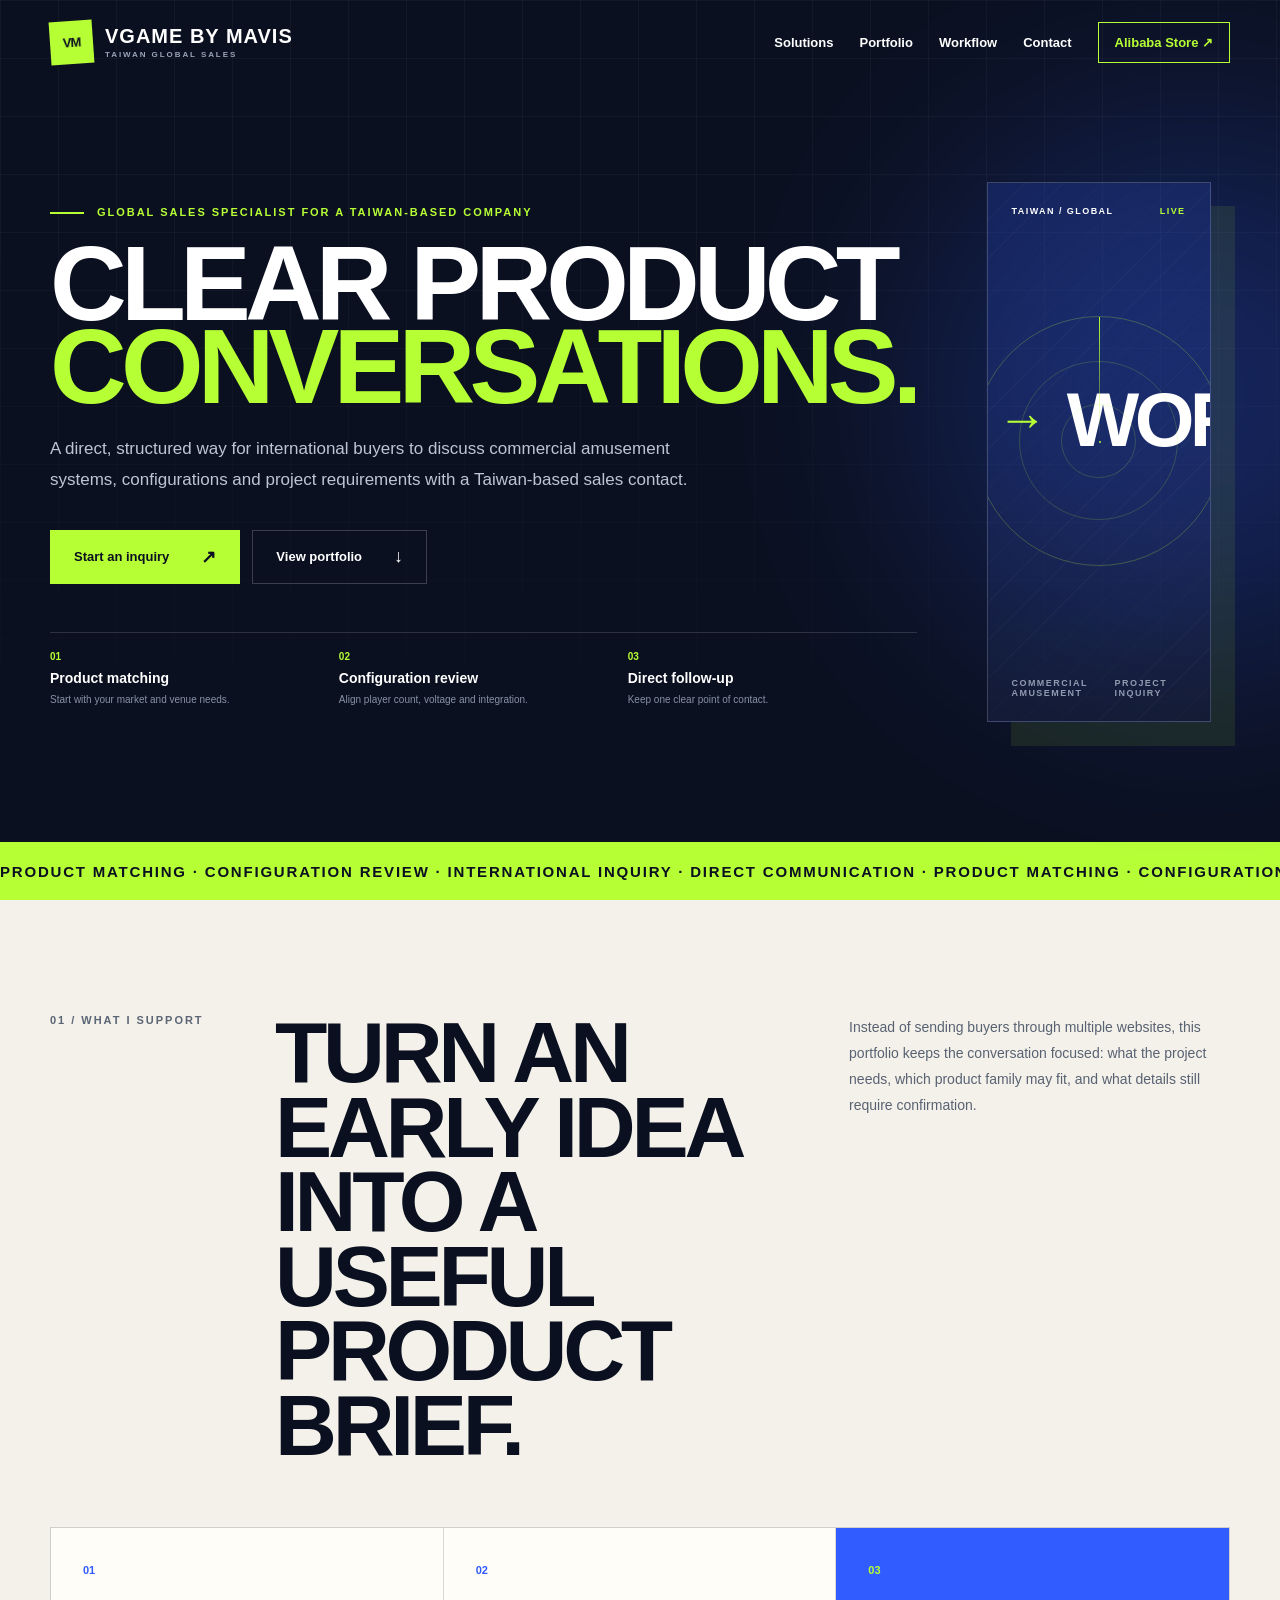
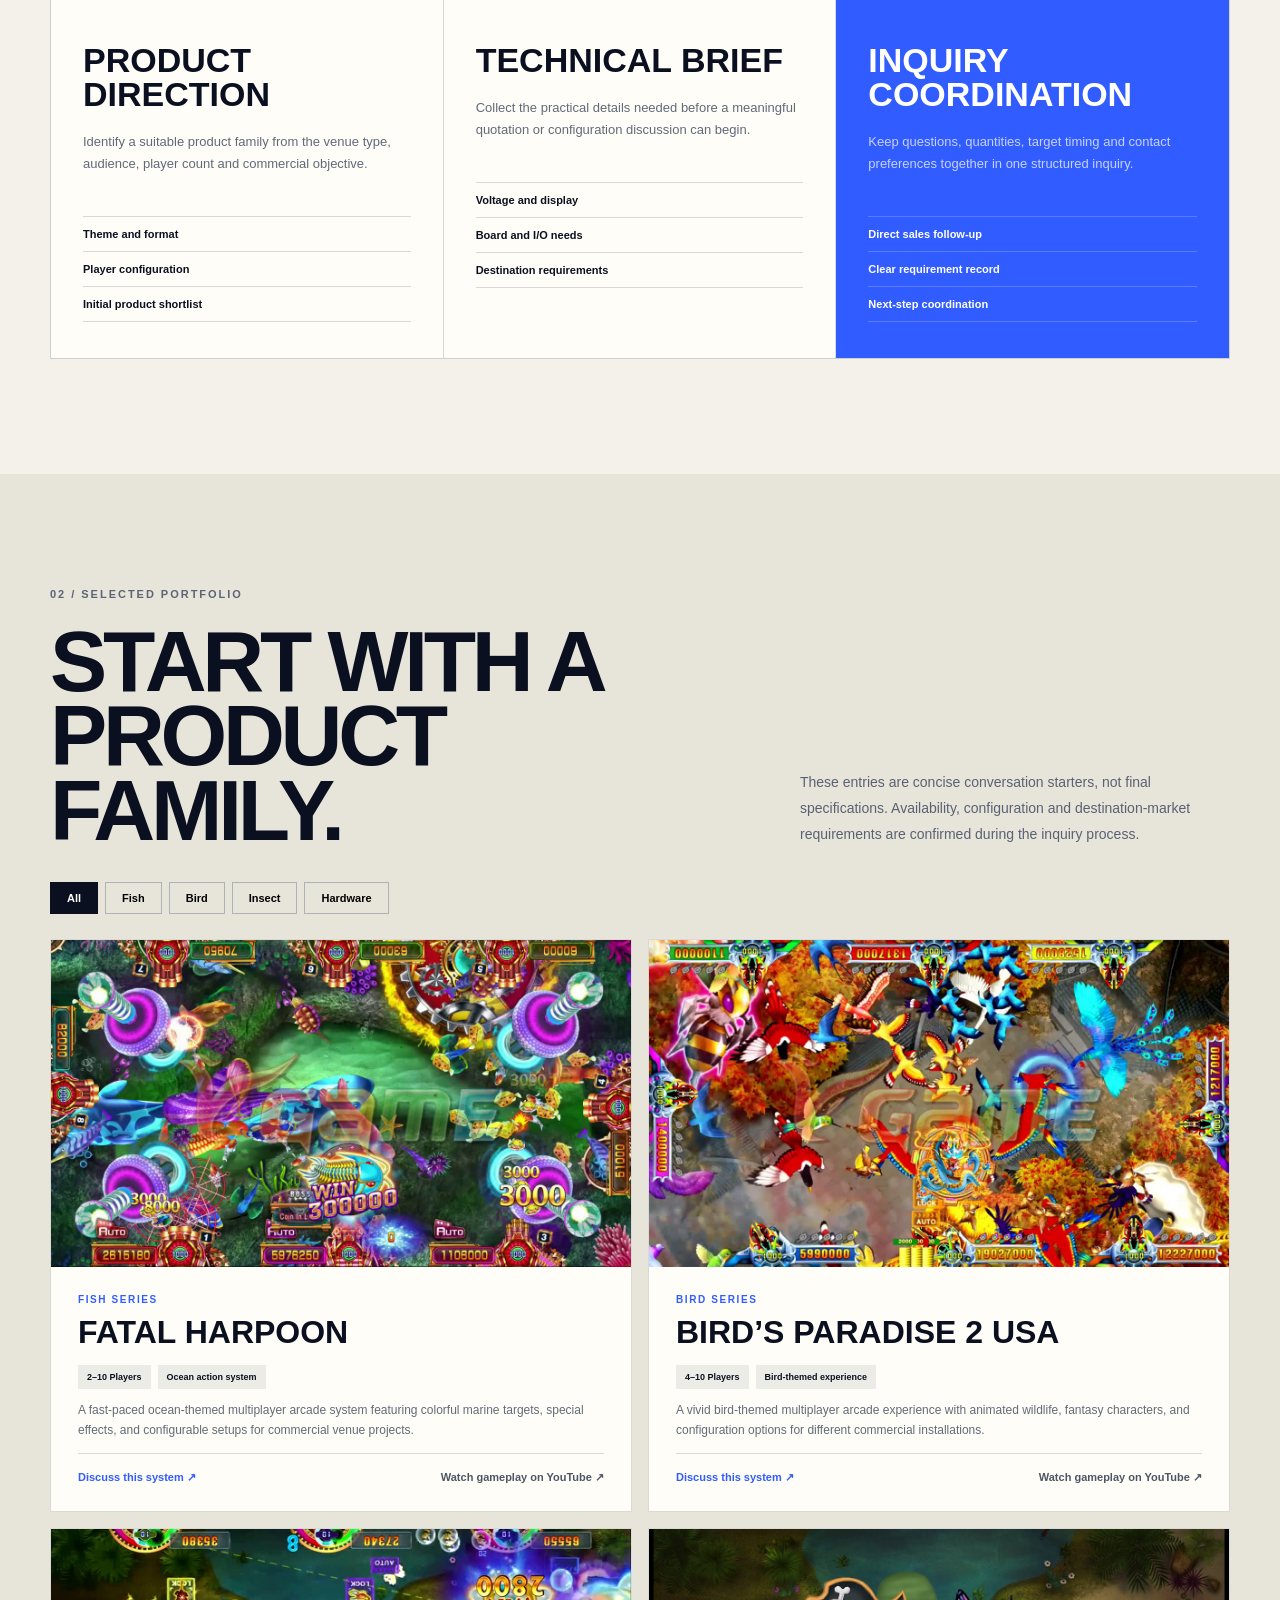
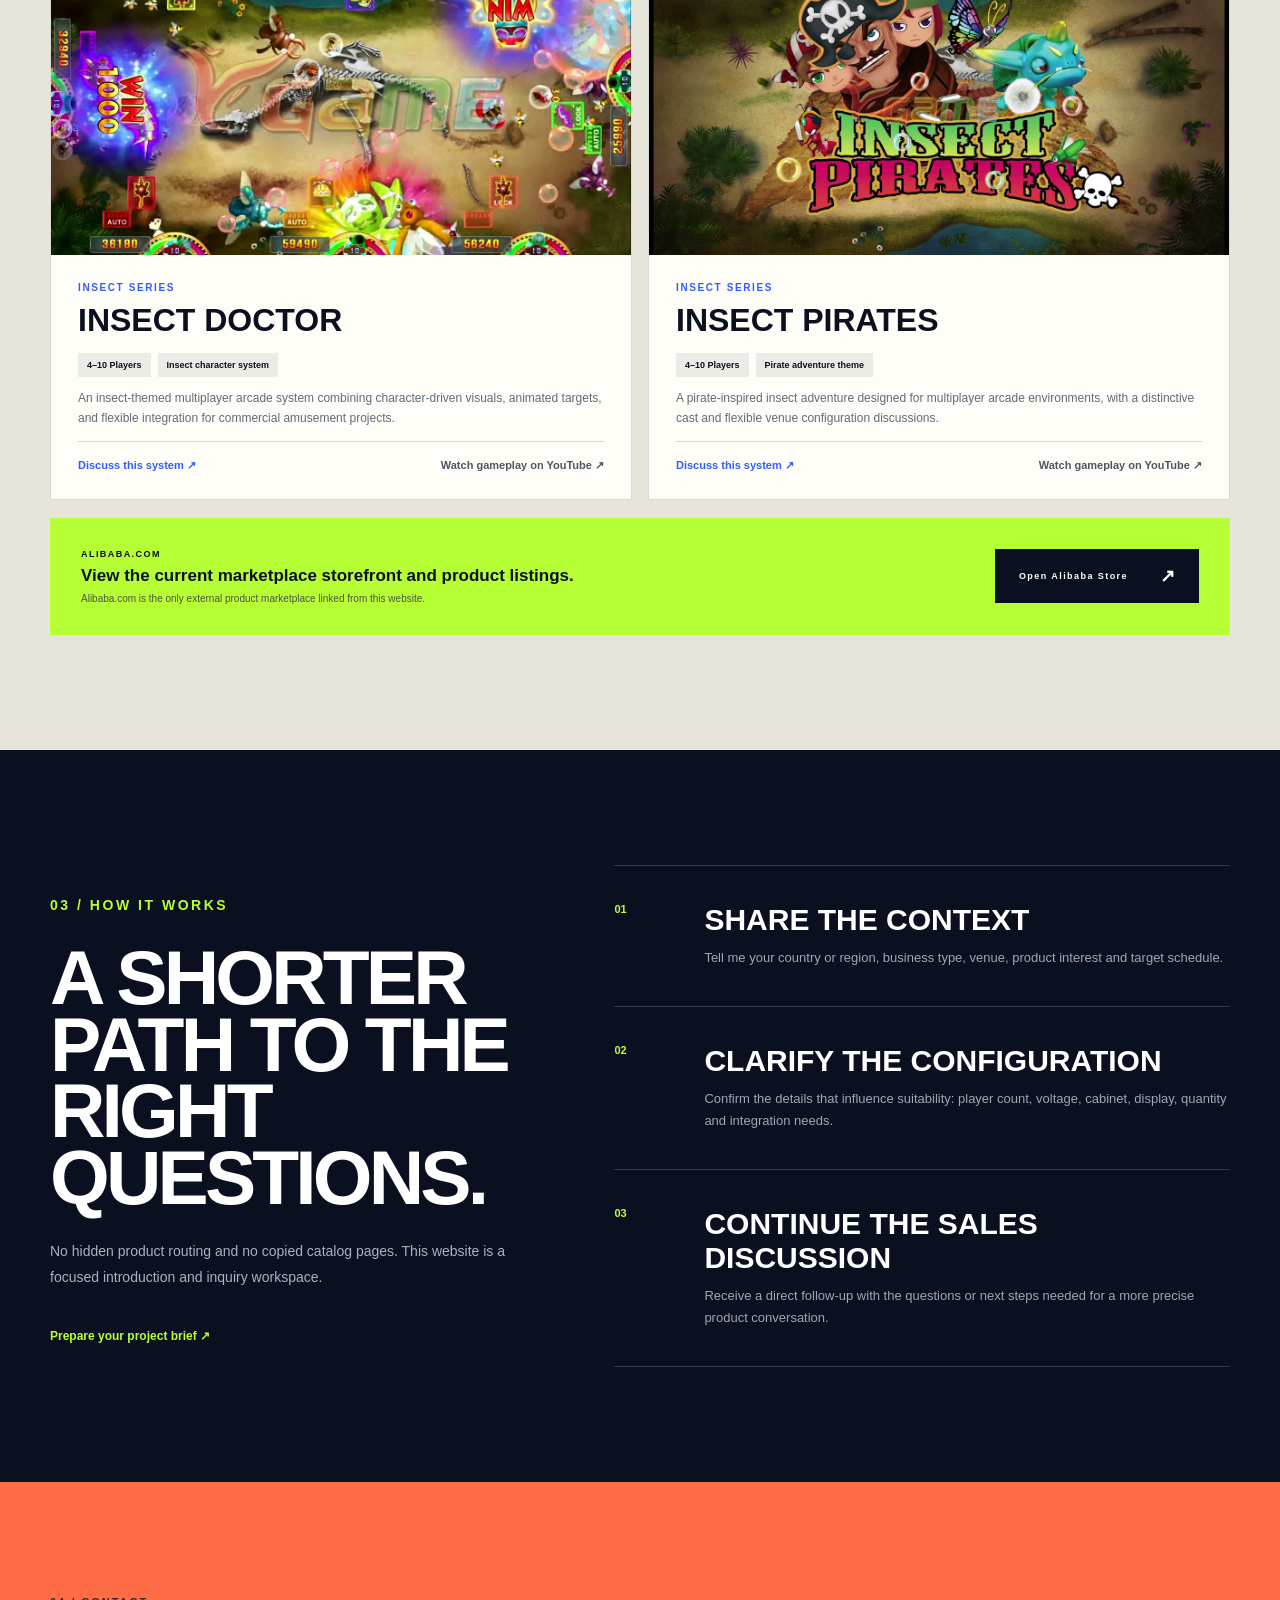
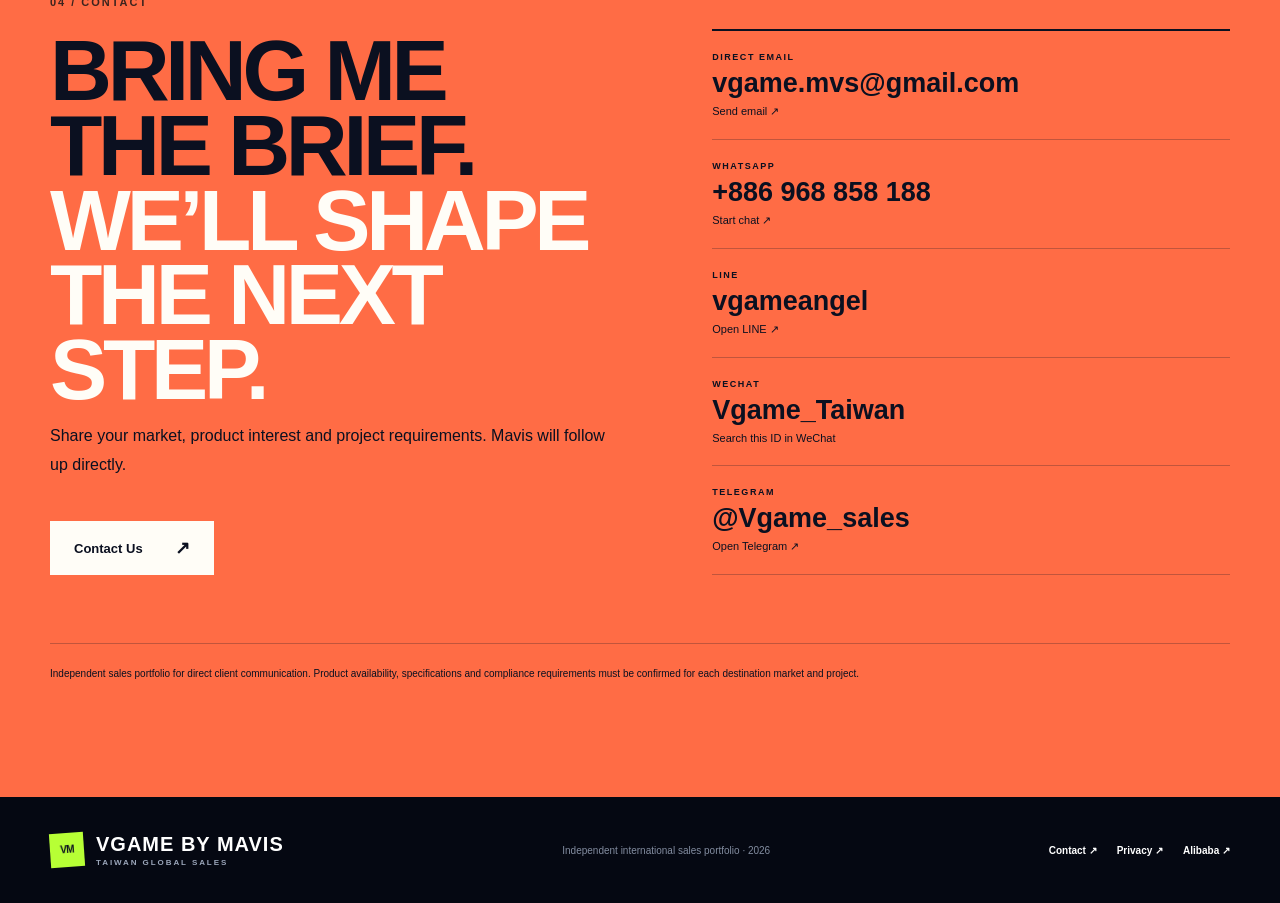
==== commit e20341e5: "Add product photos and full product introductions Replace abbreviation artwork with approved product" ====
--- a/index.html
+++ b/index.html
@@ -16,6 +16,7 @@
   <meta name="twitter:image" content="https://vgame-mavis.github.io/og.png">
   <title>VGAME Portfolio by Mavis | Taiwan Global Sales</title>
   <link rel="stylesheet" href="styles.css">
+  <link rel="stylesheet" href="product-cards.css">
 </head>
 <body>
   <a class="skip-link" href="#main">Skip to content</a>
--- a/product-cards.css
+++ b/product-cards.css
@@ -0,0 +1,85 @@
+/* Product cards use approved product imagery instead of abbreviation artwork. */
+.product-card {
+  display: flex;
+  flex-direction: column;
+  min-height: 530px;
+}
+
+.product-visual {
+  display: block;
+  aspect-ratio: 16 / 9;
+  background: var(--ink);
+}
+
+.product-visual::before,
+.product-visual i,
+.product-visual b,
+.product-visual > span {
+  display: none;
+}
+
+.product-visual img {
+  display: block;
+  width: 100%;
+  height: 100%;
+  object-fit: cover;
+}
+
+.product-photo-missing {
+  display: grid;
+  place-items: center;
+  width: 100%;
+  height: 100%;
+  padding: 24px;
+  color: var(--lime);
+  font-size: 11px;
+  font-weight: 900;
+  letter-spacing: .12em;
+  text-align: center;
+  text-transform: uppercase;
+}
+
+.product-info {
+  flex: 1;
+}
+
+.product-actions {
+  display: flex;
+  align-items: center;
+  justify-content: space-between;
+  gap: 16px;
+  margin-top: auto;
+  padding-top: 17px;
+  border-top: 1px solid var(--line);
+  font-size: 11px;
+  font-weight: 900;
+}
+
+.product-actions > a:first-child {
+  color: var(--blue);
+}
+
+.product-video {
+  color: #4d5665;
+  text-align: right;
+}
+
+.product-actions a:hover {
+  text-decoration: underline;
+}
+
+@media (max-width: 680px) {
+  .product-card {
+    display: flex;
+    min-height: 0;
+  }
+
+  .product-actions {
+    align-items: flex-start;
+    flex-direction: column;
+  }
+
+  .product-video {
+    text-align: left;
+  }
+}
